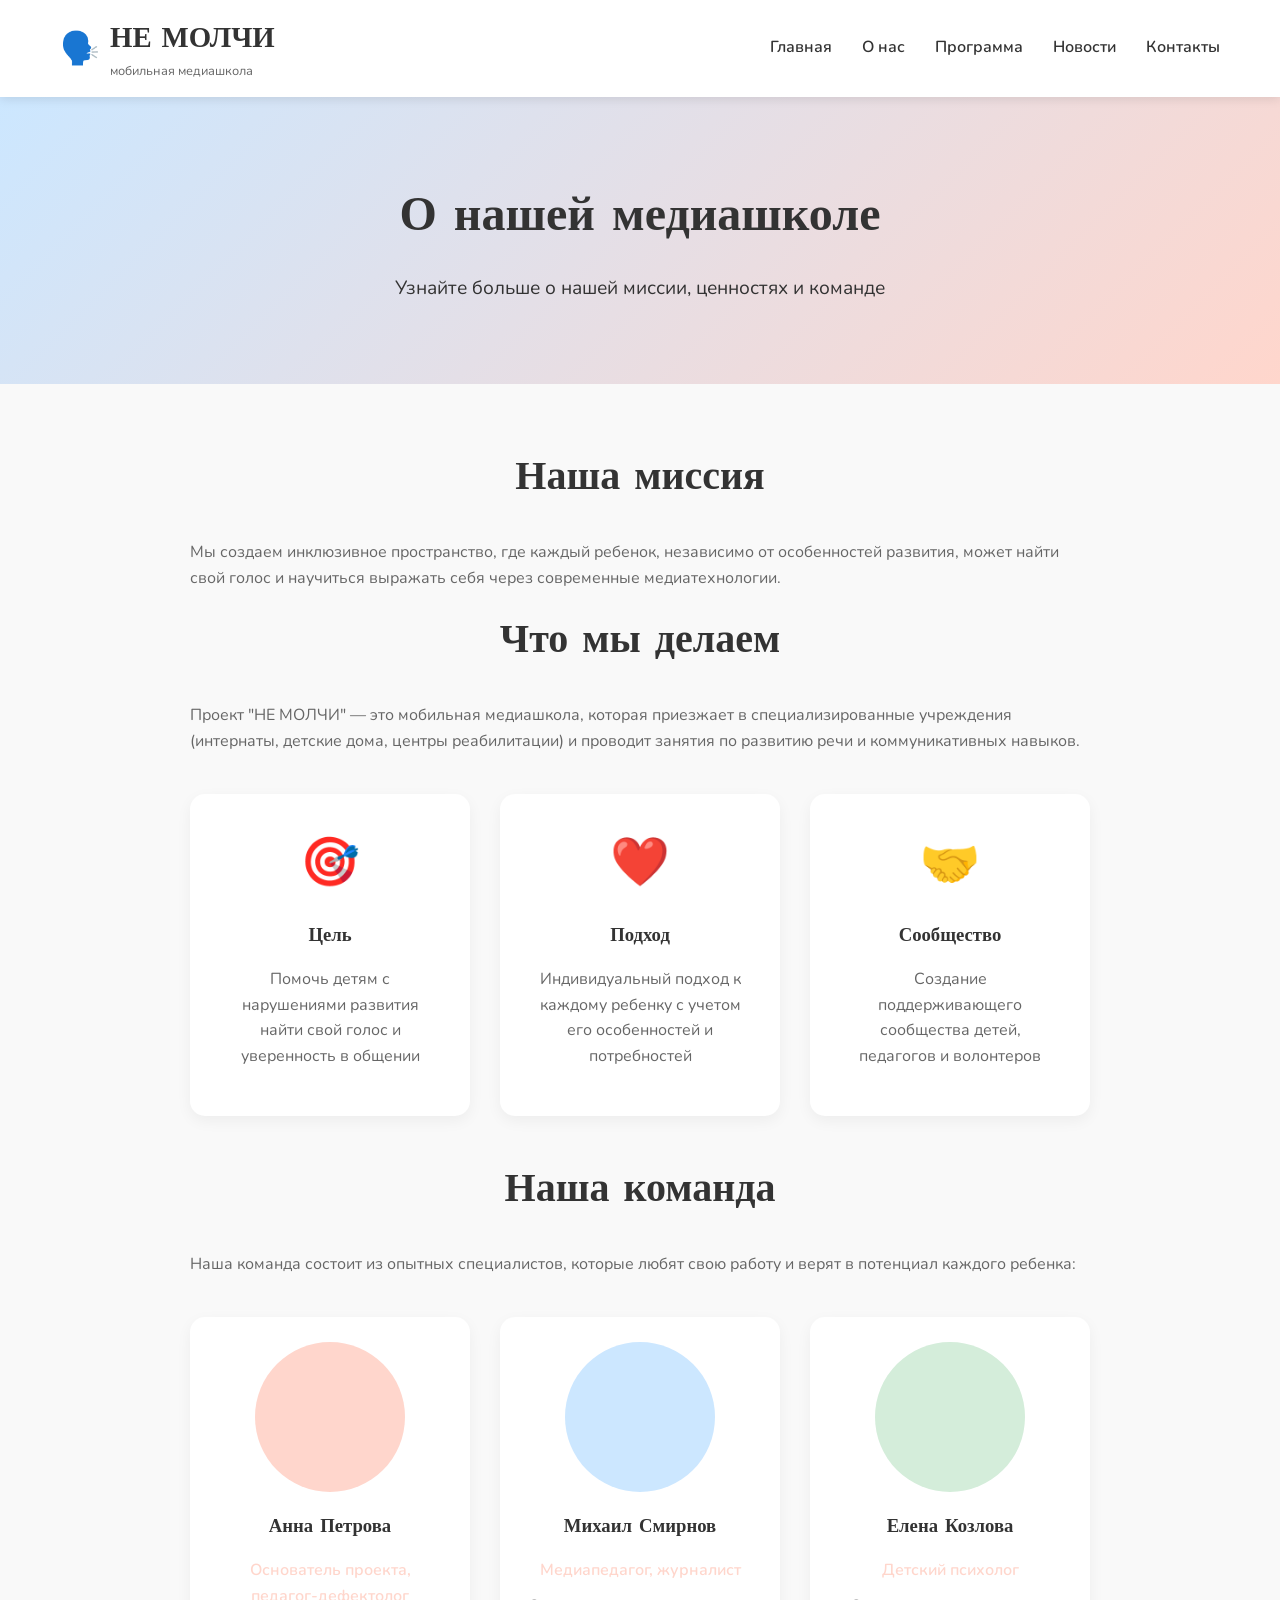
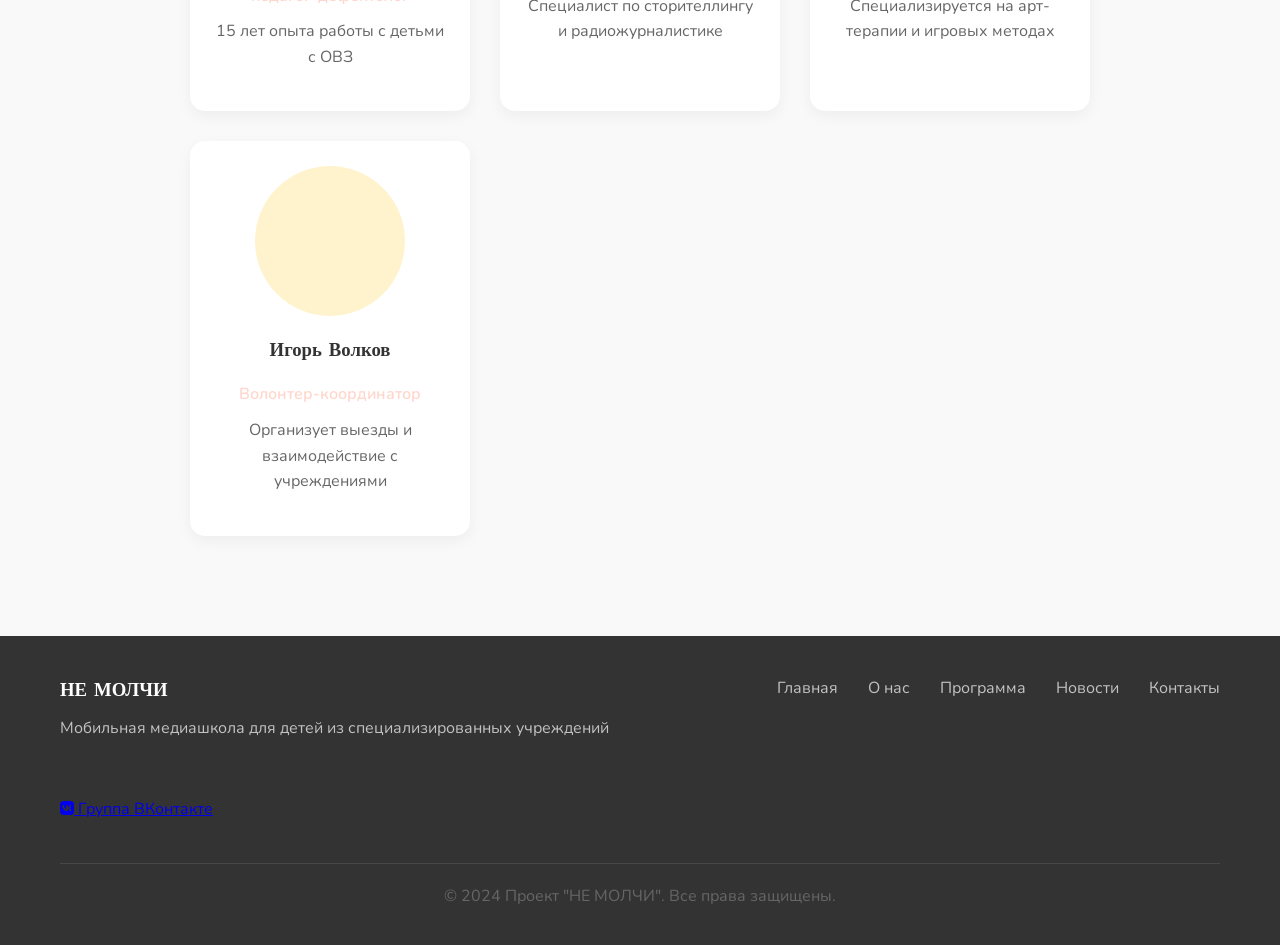
==== about.html @ dd11ab81 "first" ====
<!DOCTYPE html>
<html lang="ru">
<head>
    <meta charset="UTF-8">
    <meta name="viewport" content="width=device-width, initial-scale=1.0">
    <title>О нас - НЕ МОЛЧИ</title>
    <link rel="stylesheet" href="style.css">
    <link rel="preconnect" href="https://fonts.googleapis.com">
    <link rel="preconnect" href="https://fonts.gstatic.com" crossorigin>
    <link href="https://fonts.googleapis.com/css2?family=Comic+Neue:wght@400;700&family=Nunito:wght@400;600;700&display=swap" rel="stylesheet">
    <link rel="stylesheet" href="https://cdnjs.cloudflare.com/ajax/libs/font-awesome/6.4.0/css/all.min.css">
    <link rel="icon" type="image/x-icon" href="assets/favicon.ico">
</head>
<body>
    <header class="header">
        <div class="container">
            <div class="logo">
                <div class="logo-icon">🗣️</div>
                <div>
                    <h1>НЕ МОЛЧИ</h1>
                    <p class="logo-subtitle">мобильная медиашкола</p>
                </div>
            </div>
            <nav class="nav">
                <button class="mobile-menu-btn">
                    <i class="fas fa-bars"></i>
                </button>
                <ul class="nav-list">
                    <li><a href="index.html">Главная</a></li>
                    <li><a href="about.html" class="active">О нас</a></li>
                    <li><a href="program.html">Программа</a></li>
                    <li><a href="news.html">Новости</a></li>
                    <li><a href="contacts.html">Контакты</a></li>
                </ul>
            </nav>
        </div>
    </header>

    <main class="page-content">
        <section class="page-hero">
            <div class="container">
                <h1>О нашей медиашколе</h1>
                <p>Узнайте больше о нашей миссии, ценностях и команде</p>
            </div>
        </section>

        <section class="about-details">
            <div class="container">
                <div class="about-content">
                    <h2>Наша миссия</h2>
                    <p>Мы создаем инклюзивное пространство, где каждый ребенок, независимо от особенностей развития, может найти свой голос и научиться выражать себя через современные медиатехнологии.</p>
                    
                    <h2>Что мы делаем</h2>
                    <p>Проект "НЕ МОЛЧИ" — это мобильная медиашкола, которая приезжает в специализированные учреждения (интернаты, детские дома, центры реабилитации) и проводит занятия по развитию речи и коммуникативных навыков.</p>
                    
                    <div class="values-grid">
                        <div class="value-card">
                            <div class="value-icon">🎯</div>
                            <h3>Цель</h3>
                            <p>Помочь детям с нарушениями развития найти свой голос и уверенность в общении</p>
                        </div>
                        <div class="value-card">
                            <div class="value-icon">❤️</div>
                            <h3>Подход</h3>
                            <p>Индивидуальный подход к каждому ребенку с учетом его особенностей и потребностей</p>
                        </div>
                        <div class="value-card">
                            <div class="value-icon">🤝</div>
                            <h3>Сообщество</h3>
                            <p>Создание поддерживающего сообщества детей, педагогов и волонтеров</p>
                        </div>
                    </div>
                    
                    <h2>Наша команда</h2>
                    <p>Наша команда состоит из опытных специалистов, которые любят свою работу и верят в потенциал каждого ребенка:</p>
                    
                    <div class="team-grid">
                        <div class="team-card">
                            <div class="team-photo" style="background-color: #ffd6cc;"></div>
                            <h3>Анна Петрова</h3>
                            <p class="team-role">Основатель проекта, педагог-дефектолог</p>
                            <p>15 лет опыта работы с детьми с ОВЗ</p>
                        </div>
                        <div class="team-card">
                            <div class="team-photo" style="background-color: #cce7ff;"></div>
                            <h3>Михаил Смирнов</h3>
                            <p class="team-role">Медиапедагог, журналист</p>
                            <p>Специалист по сторителлингу и радиожурналистике</p>
                        </div>
                        <div class="team-card">
                            <div class="team-photo" style="background-color: #d4edda;"></div>
                            <h3>Елена Козлова</h3>
                            <p class="team-role">Детский психолог</p>
                            <p>Специализируется на арт-терапии и игровых методах</p>
                        </div>
                        <div class="team-card">
                            <div class="team-photo" style="background-color: #fff3cd;"></div>
                            <h3>Игорь Волков</h3>
                            <p class="team-role">Волонтер-координатор</p>
                            <p>Организует выезды и взаимодействие с учреждениями</p>
                        </div>
                    </div>
                </div>
            </div>
        </section>
    </main>

    <footer class="footer">
        <div class="container">
            <div class="footer-content">
                <div class="footer-logo">
                    <h3>НЕ МОЛЧИ</h3>
                    <p>Мобильная медиашкола для детей из специализированных учреждений</p>
                </div>
                <div class="footer-links">
                    <a href="index.html">Главная</a>
                    <a href="about.html">О нас</a>
                    <a href="program.html">Программа</a>
                    <a href="news.html">Новости</a>
                    <a href="contacts.html">Контакты</a>
                </div>
                <div class="footer-social">
                    <a href="https://vk.com/club235171057" target="_blank" class="social-link">
                        <i class="fab fa-vk"></i> Группа ВКонтакте
                    </a>
                </div>
            </div>
            <div class="footer-copyright">
                <p>© 2024 Проект "НЕ МОЛЧИ". Все права защищены.</p>
            </div>
        </div>
    </footer>

    <script src="main.js"></script>
</body>
</html>
---- style.css ----
/* Базовые стили */
* {
    margin: 0;
    padding: 0;
    box-sizing: border-box;
}

:root {
    --peach: #FFD6CC;
    --light-blue: #CCE7FF;
    --light-green: #D4EDDA;
    --soft-yellow: #FFF3CD;
    --text-dark: #333333;
    --text-light: #666666;
    --white: #FFFFFF;
}

body {
    font-family: 'Nunito', sans-serif;
    color: var(--text-dark);
    line-height: 1.6;
    background-color: #f9f9f9;
}

.container {
    max-width: 1200px;
    margin: 0 auto;
    padding: 0 20px;
}

h1, h2, h3 {
    font-family: 'Comic Neue', cursive;
    font-weight: 700;
    margin-bottom: 1rem;
}

h2 {
    font-size: 2.5rem;
    text-align: center;
    margin-bottom: 2rem;
    color: var(--text-dark);
}

p {
    margin-bottom: 1rem;
    color: var(--text-light);
}

.btn {
    display: inline-block;
    padding: 12px 30px;
    background-color: var(--peach);
    color: var(--text-dark);
    text-decoration: none;
    border-radius: 30px;
    font-weight: 600;
    border: none;
    cursor: pointer;
    transition: transform 0.3s, box-shadow 0.3s;
    font-family: 'Nunito', sans-serif;
}

.btn:hover {
    transform: translateY(-2px);
    box-shadow: 0 4px 12px rgba(0,0,0,0.1);
}

.vk-btn {
    background-color: #4C75A3;
    color: white;
}

/* Шапка */
.header {
    background-color: var(--white);
    box-shadow: 0 2px 10px rgba(0,0,0,0.1);
    position: sticky;
    top: 0;
    z-index: 1000;
}

.header .container {
    display: flex;
    justify-content: space-between;
    align-items: center;
    padding: 15px 20px;
}

.logo {
    display: flex;
    align-items: center;
    gap: 10px;
}

.logo-icon {
    font-size: 2rem;
}

.logo h1 {
    margin: 0;
    font-size: 1.8rem;
    color: var(--text-dark);
}

.logo-subtitle {
    font-size: 0.8rem;
    color: var(--text-light);
    margin: 0;
}

.nav-list {
    display: flex;
    list-style: none;
    gap: 30px;
}

.nav-list a {
    text-decoration: none;
    color: var(--text-dark);
    font-weight: 600;
    transition: color 0.3s;
}

.nav-list a:hover {
    color: var(--peach);
}

.mobile-menu-btn {
    display: none;
    background: none;
    border: none;
    font-size: 1.5rem;
    cursor: pointer;
    color: var(--text-dark);
}

/* Герой */
.hero {
    padding: 80px 0;
    background: linear-gradient(135deg, var(--light-blue) 0%, var(--peach) 100%);
}

.hero .container {
    display: flex;
    align-items: center;
    justify-content: space-between;
    gap: 40px;
}

.hero-content {
    flex: 1;
}

.hero-title {
    font-size: 3rem;
    margin-bottom: 20px;
    color: var(--text-dark);
}

.hero-subtitle {
    font-size: 1.2rem;
    margin-bottom: 30px;
    color: var(--text-dark);
}

.hero-image {
    flex: 1;
    display: flex;
    justify-content: center;
}

.circle-img {
    width: 300px;
    height: 300px;
    border-radius: 50%;
    background: linear-gradient(45deg, var(--soft-yellow), var(--light-green));
    position: relative;
    overflow: hidden;
}

.circle-img::before {
    content: "🎤📚💬";
    position: absolute;
    top: 50%;
    left: 50%;
    transform: translate(-50%, -50%);
    font-size: 4rem;
}

/* Секции */
section {
    padding: 60px 0;
}

.about-short {
    background-color: var(--white);
    text-align: center;
}

.about-short p {
    max-width: 800px;
    margin: 0 auto;
    font-size: 1.1rem;
}

/* Форматы занятий */
.formats {
    background-color: #f0f8ff;
}

.formats-grid {
    display: grid;
    grid-template-columns: repeat(auto-fit, minmax(250px, 1fr));
    gap: 30px;
    margin-top: 40px;
}

.format-card {
    background-color: var(--white);
    padding: 30px;
    border-radius: 15px;
    text-align: center;
    box-shadow: 0 5px 15px rgba(0,0,0,0.05);
    transition: transform 0.3s;
}

.format-card:hover {
    transform: translateY(-10px);
}

.format-icon {
    font-size: 3rem;
    margin-bottom: 20px;
}

.format-card h3 {
    margin-bottom: 15px;
    color: var(--text-dark);
}

/* Отзывы */
.reviews-carousel {
    display: flex;
    gap: 30px;
    overflow-x: auto;
    padding: 20px 0;
    scrollbar-width: thin;
}

.review-card {
    min-width: 300px;
    background-color: var(--white);
    border-radius: 15px;
    overflow: hidden;
    box-shadow: 0 5px 15px rgba(0,0,0,0.05);
}

.review-image {
    height: 150px;
    background-color: var(--peach);
}

.review-content {
    padding: 20px;
}

.review-content p {
    font-style: italic;
    margin-bottom: 15px;
}

.review-author {
    font-weight: 600;
    color: var(--text-dark);
}

/* Новости */
.news-grid {
    display: grid;
    grid-template-columns: repeat(auto-fit, minmax(300px, 1fr));
    gap: 30px;
    margin: 40px 0;
}

.news-card {
    background-color: var(--white);
    border-radius: 15px;
    overflow: hidden;
    box-shadow: 0 5px 15px rgba(0,0,0,0.05);
}

.news-image {
    height: 200px;
    background-color: var(--light-blue);
    display: flex;
    align-items: center;
    justify-content: center;
}

.news-image i {
    font-size: 4rem;
    color: rgba(0,0,0,0.2);
}

.news-content {
    padding: 20px;
}

.news-date {
    font-size: 0.9rem;
    color: var(--text-light);
    margin-bottom: 10px;
}

.vk-link {
    text-align: center;
    margin-top: 40px;
}

.loading {
    text-align: center;
    padding: 40px;
    grid-column: 1 / -1;
}

/* Контакты */
.contacts-grid {
    display: grid;
    grid-template-columns: repeat(auto-fit, minmax(300px, 1fr));
    gap: 50px;
    margin-top: 40px;
}

.contact-item {
    display: flex;
    align-items: center;
    gap: 15px;
    margin-bottom: 20px;
}

.contact-item i {
    font-size: 1.2rem;
    color: var(--peach);
    width: 30px;
}

.social-links {
    display: flex;
    gap: 20px;
    margin-top: 30px;
}

.social-links a {
    display: inline-flex;
    align-items: center;
    justify-content: center;
    width: 50px;
    height: 50px;
    background-color: var(--light-blue);
    border-radius: 50%;
    color: var(--text-dark);
    font-size: 1.5rem;
    text-decoration: none;
    transition: transform 0.3s;
}

.social-links a:hover {
    transform: translateY(-5px);
}

.subscribe-form {
    display: flex;
    gap: 10px;
    margin-top: 20px;
}

.subscribe-form input {
    flex: 1;
    padding: 12px 20px;
    border: 2px solid var(--light-blue);
    border-radius: 30px;
    font-family: 'Nunito', sans-serif;
    font-size: 1rem;
}

.subscribe-note {
    font-size: 0.9rem;
    margin-top: 10px;
    color: var(--text-light);
}

/* Футер */
.footer {
    background-color: var(--text-dark);
    color: var(--white);
    padding: 40px 0 20px;
}

.footer-content {
    display: flex;
    justify-content: space-between;
    align-items: flex-start;
    flex-wrap: wrap;
    gap: 40px;
    margin-bottom: 40px;
}

.footer-logo h3 {
    color: var(--white);
    margin-bottom: 10px;
}

.footer-logo p {
    color: rgba(255,255,255,0.7);
}

.footer-links {
    display: flex;
    gap: 30px;
    flex-wrap: wrap;
}

.footer-links a {
    color: rgba(255,255,255,0.7);
    text-decoration: none;
    transition: color 0.3s;
}

.footer-links a:hover {
    color: var(--white);
}

.footer-copyright {
    text-align: center;
    padding-top: 20px;
    border-top: 1px solid rgba(255,255,255,0.1);
    color: rgba(255,255,255,0.5);
}

/* Адаптивность */
@media (max-width: 768px) {
    .hero .container {
        flex-direction: column;
        text-align: center;
    }
    
    .hero-title {
        font-size: 2.2rem;
    }
    
    .circle-img {
        width: 250px;
        height: 250px;
    }
    
    .nav-list {
        display: none;
        position: absolute;
        top: 100%;
        left: 0;
        right: 0;
        background-color: var(--white);
        flex-direction: column;
        padding: 20px;
        box-shadow: 0 5px 15px rgba(0,0,0,0.1);
    }
    
    .nav-list.active {
        display: flex;
    }
    
    .mobile-menu-btn {
        display: block;
    }
    
    .subscribe-form {
        flex-direction: column;
    }
    
    .footer-content {
        flex-direction: column;
        text-align: center;
    }
    
    .footer-links {
        justify-content: center;
    }
}

@media (max-width: 480px) {
    h2 {
        font-size: 2rem;
    }
    
    .hero-title {
        font-size: 1.8rem;
    }
    
    .formats-grid {
        grid-template-columns: 1fr;
    }
}

/* Добавляем к предыдущим стилям */

/* Стили для внутренних страниц */
.page-hero {
    background: linear-gradient(135deg, var(--light-blue) 0%, var(--peach) 100%);
    padding: 80px 0;
    text-align: center;
}

.page-hero h1 {
    font-size: 3rem;
    color: var(--text-dark);
    margin-bottom: 20px;
}

.page-hero p {
    font-size: 1.2rem;
    color: var(--text-dark);
    max-width: 600px;
    margin: 0 auto;
}

.page-content {
    min-height: 60vh;
}

/* Стили для страницы "О нас" */
.about-details, .program-details, .contacts-full, .all-news {
    padding: 60px 0;
}

.about-content, .program-content {
    max-width: 900px;
    margin: 0 auto;
}

.values-grid {
    display: grid;
    grid-template-columns: repeat(auto-fit, minmax(250px, 1fr));
    gap: 30px;
    margin: 40px 0;
}

.value-card {
    background-color: var(--white);
    padding: 30px;
    border-radius: 15px;
    text-align: center;
    box-shadow: 0 5px 15px rgba(0,0,0,0.05);
}

.value-icon {
    font-size: 3rem;
    margin-bottom: 20px;
}

.team-grid {
    display: grid;
    grid-template-columns: repeat(auto-fit, minmax(250px, 1fr));
    gap: 30px;
    margin: 40px 0;
}

.team-card {
    background-color: var(--white);
    padding: 25px;
    border-radius: 15px;
    text-align: center;
    box-shadow: 0 5px 15px rgba(0,0,0,0.05);
}

.team-photo {
    width: 150px;
    height: 150px;
    border-radius: 50%;
    margin: 0 auto 20px;
}

.team-role {
    color: var(--peach);
    font-weight: 600;
    margin: 10px 0;
}

/* Стили для страницы "Программа" */
.methods-list {
    margin: 40px 0;
}

.method-item {
    margin-bottom: 30px;
    padding-left: 50px;
    position: relative;
}

.method-number {
    position: absolute;
    left: 0;
    top: 0;
    width: 40px;
    height: 40px;
    background-color: var(--peach);
    border-radius: 50%;
    display: flex;
    align-items: center;
    justify-content: center;
    font-weight: bold;
    color: var(--text-dark);
}

.schedule {
    margin: 40px 0;
}

.schedule-item {
    display: flex;
    margin-bottom: 20px;
    background-color: var(--white);
    border-radius: 15px;
    overflow: hidden;
    box-shadow: 0 3px 10px rgba(0,0,0,0.05);
}

.schedule-day {
    background-color: var(--light-blue);
    padding: 20px;
    min-width: 150px;
    display: flex;
    align-items: center;
    justify-content: center;
    font-weight: bold;
    font-size: 1.2rem;
}

.schedule-content {
    padding: 20px;
    flex: 1;
}

.stages {
    display: grid;
    grid-template-columns: repeat(auto-fit, minmax(200px, 1fr));
    gap: 30px;
    margin: 40px 0;
}

.stage {
    text-align: center;
    position: relative;
    padding-top: 60px;
}

.stage-number {
    position: absolute;
    top: 0;
    left: 50%;
    transform: translateX(-50%);
    width: 50px;
    height: 50px;
    background-color: var(--light-green);
    border-radius: 50%;
    display: flex;
    align-items: center;
    justify-content: center;
    font-size: 1.5rem;
    font-weight: bold;
    color: var(--text-dark);
}

/* Стили для страницы "Новости" */
.news-controls {
    display: flex;
    justify-content: space-between;
    align-items: center;
    margin-bottom: 30px;
    flex-wrap: wrap;
    gap: 20px;
}

.news-count {
    font-weight: 600;
    color: var(--text-dark);
}

.news-grid-full {
    display: grid;
    grid-template-columns: repeat(auto-fill, minmax(350px, 1fr));
    gap: 30px;
}

.news-card-full {
    background-color: var(--white);
    border-radius: 15px;
    overflow: hidden;
    box-shadow: 0 5px 15px rgba(0,0,0,0.05);
    transition: transform 0.3s;
}

.news-card-full:hover {
    transform: translateY(-5px);
}

.news-image-full {
    height: 200px;
    background-color: var(--light-blue);
    overflow: hidden;
}

.news-image-full img {
    width: 100%;
    height: 100%;
    object-fit: cover;
}

.news-content-full {
    padding: 25px;
}

.news-date-full {
    color: var(--text-light);
    font-size: 0.9rem;
    margin-bottom: 10px;
    display: flex;
    align-items: center;
    gap: 10px;
}

.news-content-full h3 {
    margin: 15px 0;
    font-size: 1.3rem;
}

.vk-direct-link {
    text-align: center;
    margin: 50px 0;
    padding: 30px;
    background-color: var(--white);
    border-radius: 15px;
}

.vk-note {
    margin-top: 15px;
    font-size: 0.9rem;
}

.photo-gallery {
    margin-top: 60px;
}

.gallery-grid {
    display: grid;
    grid-template-columns: repeat(auto-fit, minmax(250px, 1fr));
    gap: 20px;
    margin-top: 30px;
}

.gallery-item {
    height: 200px;
    border-radius: 15px;
    display: flex;
    align-items: flex-end;
    padding: 20px;
    color: white;
    font-weight: 600;
    position: relative;
    overflow: hidden;
}

.gallery-item::before {
    content: '';
    position: absolute;
    bottom: 0;
    left: 0;
    right: 0;
    height: 50%;
    background: linear-gradient(to top, rgba(0,0,0,0.7), transparent);
}

.gallery-label {
    position: relative;
    z-index: 1;
}

/* Стили для страницы "Контакты" */
.contacts-grid-full {
    display: grid;
    grid-template-columns: repeat(auto-fit, minmax(350px, 1fr));
    gap: 50px;
    margin-bottom: 60px;
}

.contact-form-section, .contact-info-section {
    background-color: var(--white);
    padding: 40px;
    border-radius: 15px;
    box-shadow: 0 5px 15px rgba(0,0,0,0.05);
}

.contact-form {
    margin-top: 30px;
}

.form-group {
    margin-bottom: 25px;
}

.form-group label {
    display: block;
    margin-bottom: 8px;
    font-weight: 600;
    color: var(--text-dark);
}

.form-group input,
.form-group textarea {
    width: 100%;
    padding: 12px 20px;
    border: 2px solid var(--light-blue);
    border-radius: 10px;
    font-family: 'Nunito', sans-serif;
    font-size: 1rem;
    transition: border-color 0.3s;
}

.form-group input:focus,
.form-group textarea:focus {
    outline: none;
    border-color: var(--peach);
}

.form-group textarea {
    resize: vertical;
}

.form-group label input[type="checkbox"] {
    width: auto;
    margin-right: 10px;
}

.contact-details {
    margin: 30px 0;
}

.contact-item-large {
    display: flex;
    align-items: flex-start;
    gap: 20px;
    margin-bottom: 30px;
    padding-bottom: 30px;
    border-bottom: 1px solid #eee;
}

.contact-item-large:last-child {
    border-bottom: none;
    margin-bottom: 0;
    padding-bottom: 0;
}

.contact-item-large i {
    font-size: 1.5rem;
    color: var(--peach);
    margin-top: 5px;
}

.contact-note {
    font-size: 0.9rem;
    color: var(--text-light);
    margin-top: 5px;
}

.institutions-list {
    list-style: none;
    margin: 20px 0 30px;
}

.institutions-list li {
    padding: 10px 0;
    border-bottom: 1px solid #f0f0f0;
    position: relative;
    padding-left: 25px;
}

.institutions-list li::before {
    content: '✓';
    position: absolute;
    left: 0;
    color: var(--light-green);
    font-weight: bold;
}

.social-links-large {
    display: flex;
    flex-wrap: wrap;
    gap: 15px;
    margin-top: 20px;
}

.social-btn {
    display: inline-flex;
    align-items: center;
    gap: 10px;
    padding: 12px 25px;
    border-radius: 30px;
    text-decoration: none;
    font-weight: 600;
    color: white;
    transition: transform 0.3s;
}

.social-btn:hover {
    transform: translateY(-3px);
    color: white;
}

.social-btn.vk {
    background-color: #4C75A3;
}

.social-btn.tg {
    background-color: #2AABEE;
}

.social-btn.yt {
    background-color: #FF0000;
}

.map-section {
    margin-top: 60px;
}

.map-placeholder {
    height: 400px;
    background: linear-gradient(135deg, var(--light-blue) 0%, #e6f2ff 100%);
    border-radius: 15px;
    margin-top: 30px;
    position: relative;
    overflow: hidden;
}

.map-content {
    position: relative;
    width: 100%;
    height: 100%;
}

.map-point {
    position: absolute;
    transform: translate(-50%, -50%);
}

.map-marker {
    font-size: 2rem;
    cursor: pointer;
    animation: bounce 2s infinite;
}

.map-tooltip {
    position: absolute;
    bottom: 100%;
    left: 50%;
    transform: translateX(-50%);
    background-color: var(--white);
    padding: 8px 15px;
    border-radius: 8px;
    box-shadow: 0 3px 10px rgba(0,0,0,0.1);
    white-space: nowrap;
    opacity: 0;
    transition: opacity 0.3s;
    pointer-events: none;
}

.map-marker:hover + .map-tooltip {
    opacity: 1;
}

.map-note {
    text-align: center;
    margin-top: 20px;
    color: var(--text-light);
}

@keyframes bounce {
    0%, 100% { transform: translateY(0); }
    50% { transform: translateY(-10px); }
}

/* Дополнительные классы */
.btn-secondary {
    background-color: var(--light-blue);
    margin-top: 20px;
}

.loading {
    text-align: center;
    padding: 40px;
    grid-column: 1 / -1;
    color: var(--text-light);
}

/* Адаптивность */
@media (max-width: 768px) {
    .page-hero h1 {
        font-size: 2.2rem;
    }
    
    .contacts-grid-full {
        grid-template-columns: 1fr;
    }
    
    .contact-form-section, .contact-info-section {
        padding: 25px;
    }
    
    .news-grid-full {
        grid-template-columns: 1fr;
    }
    
    .schedule-item {
        flex-direction: column;
    }
    
    .schedule-day {
        min-width: 100%;
        padding: 15px;
    }
    
    .social-links-large {
        flex-direction: column;
    }
    
    .social-btn {
        justify-content: center;
    }
}

@media (max-width: 480px) {
    .page-hero h1 {
        font-size: 1.8rem;
    }
    
    .page-hero p {
        font-size: 1rem;
    }
    
    .values-grid, .team-grid {
        grid-template-columns: 1fr;
    }
}
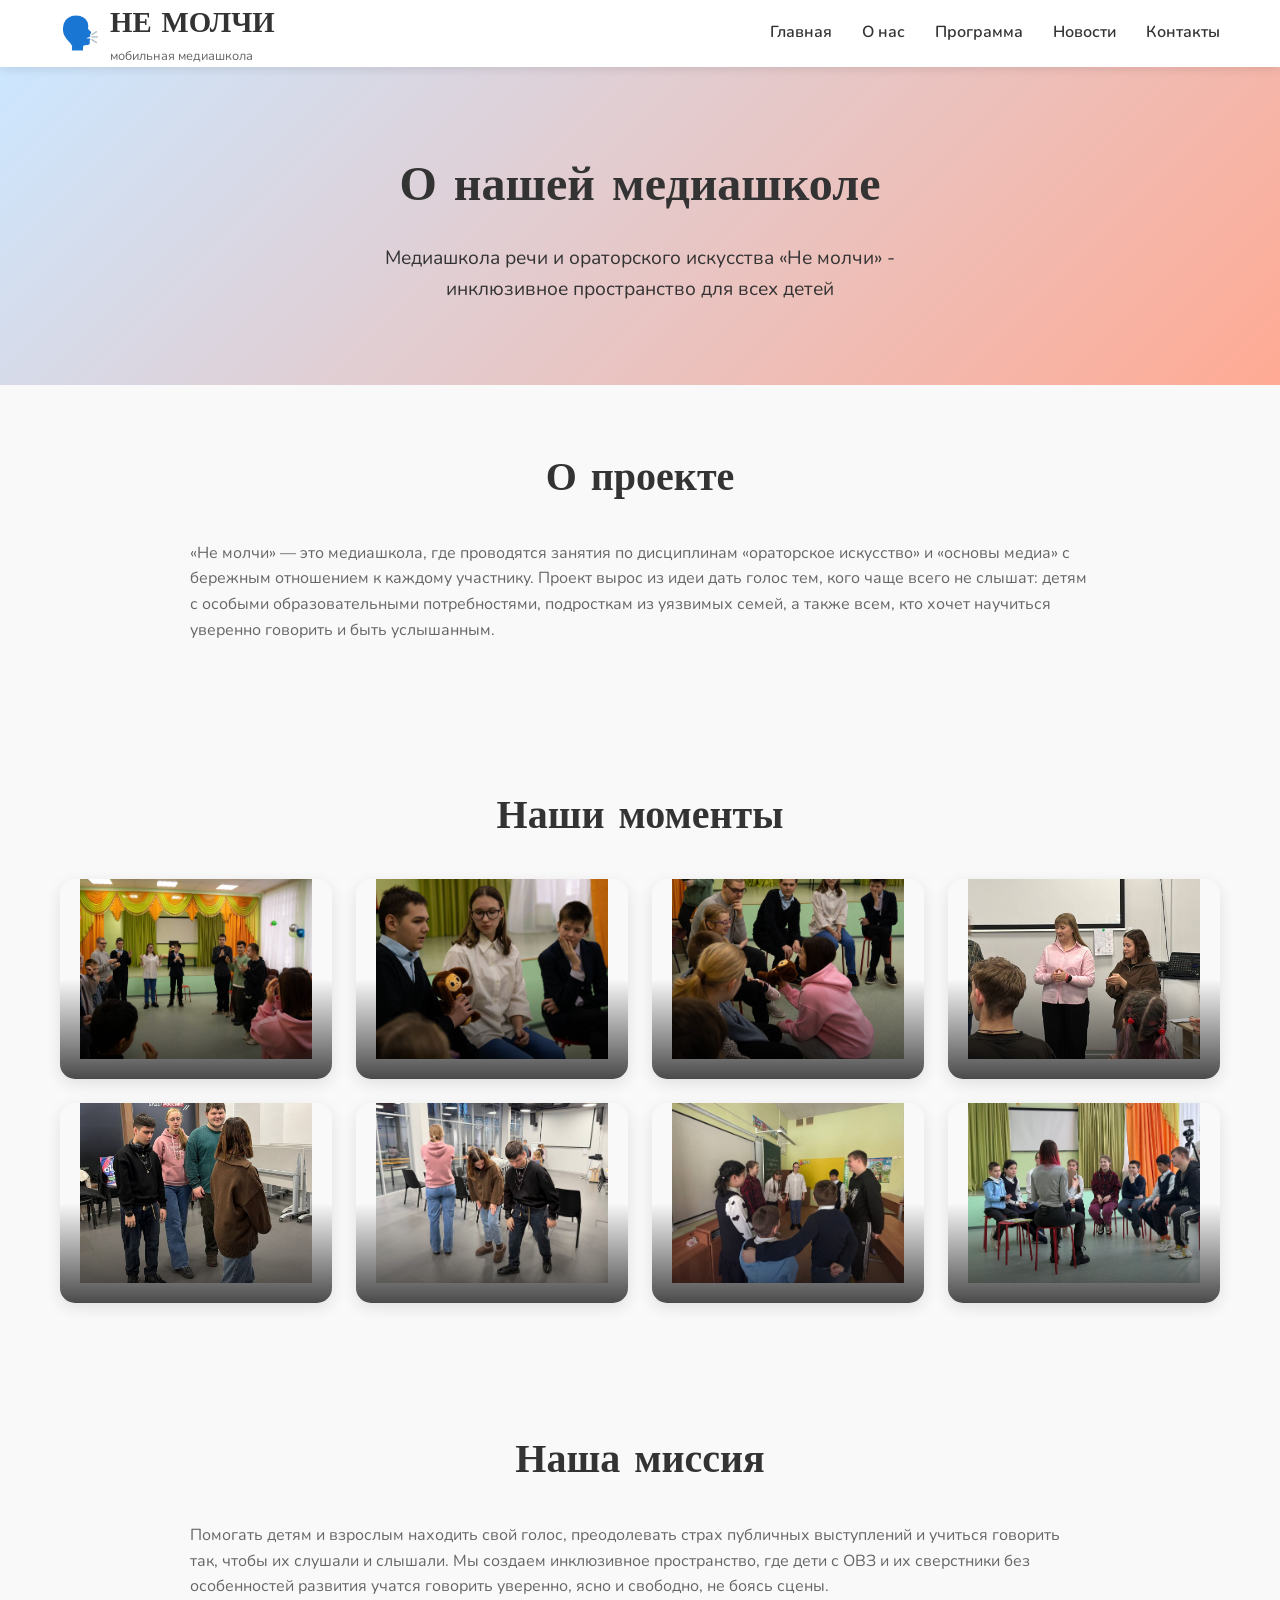
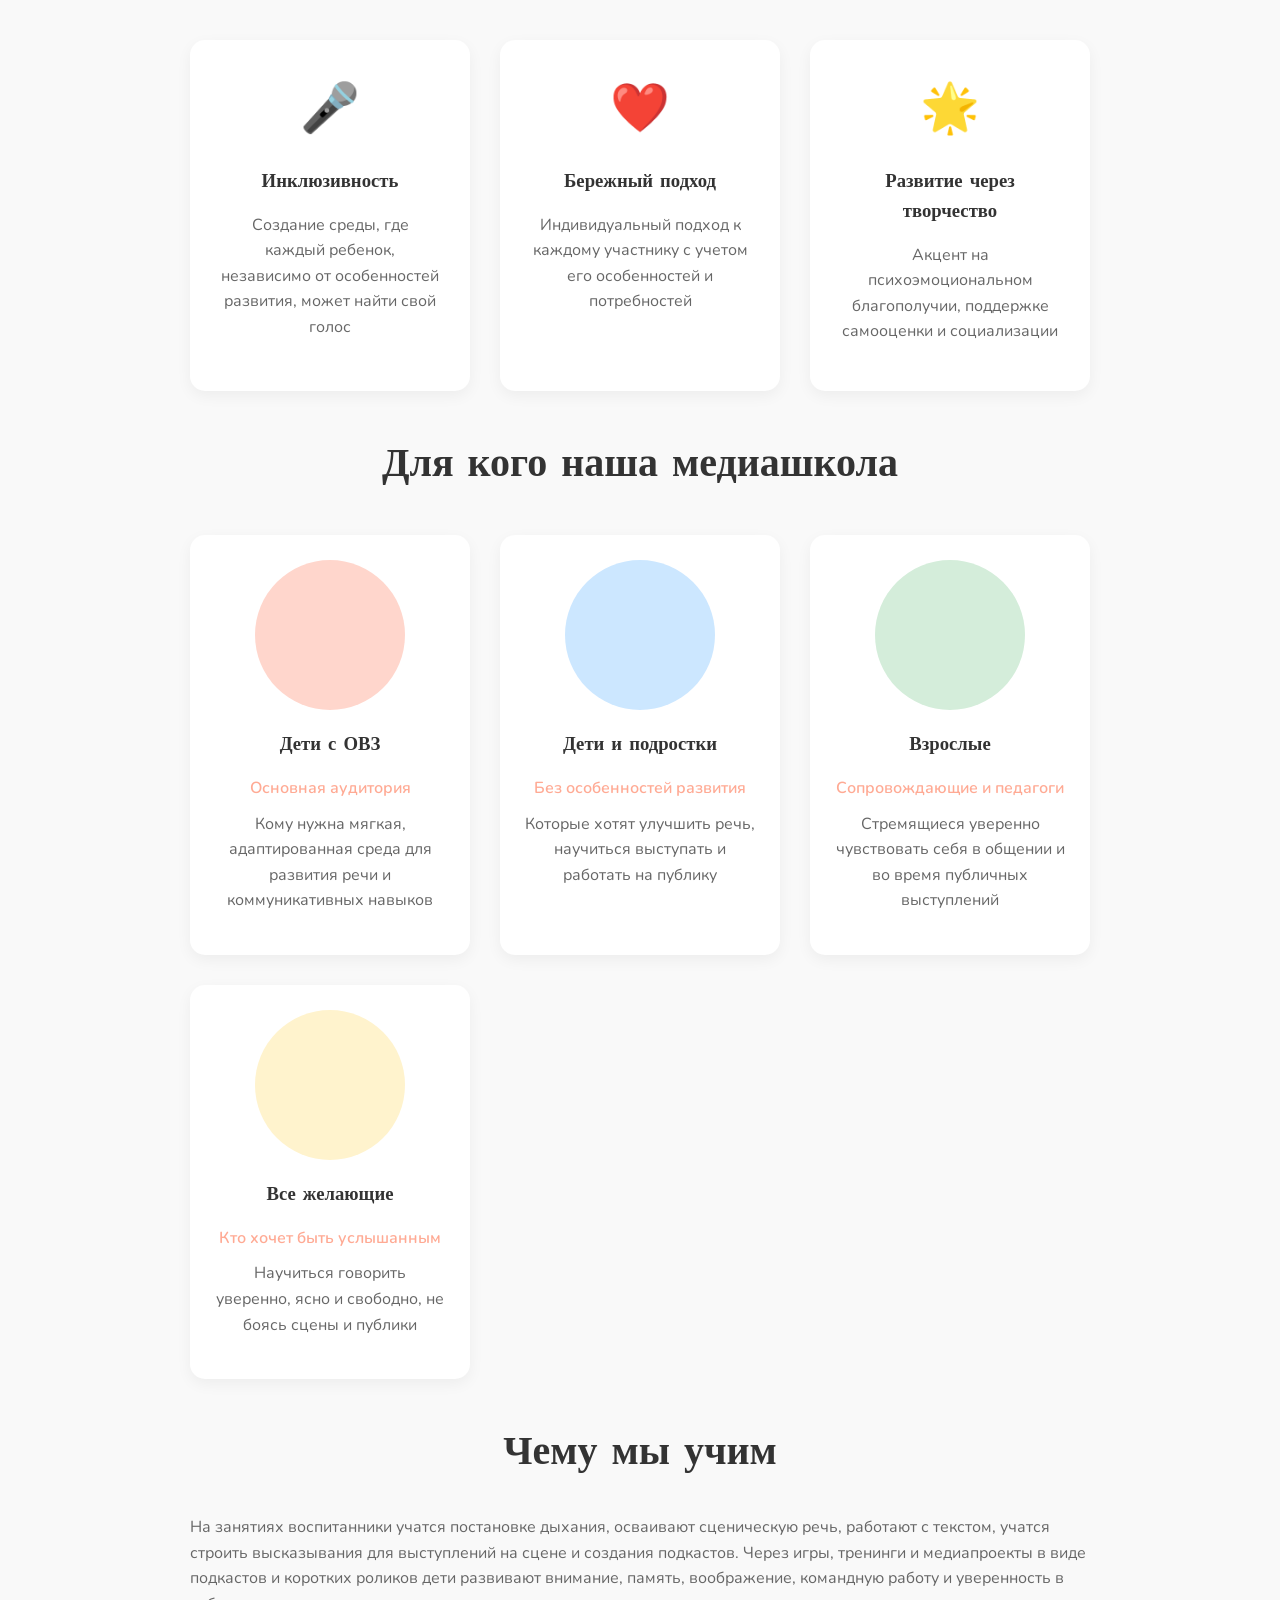
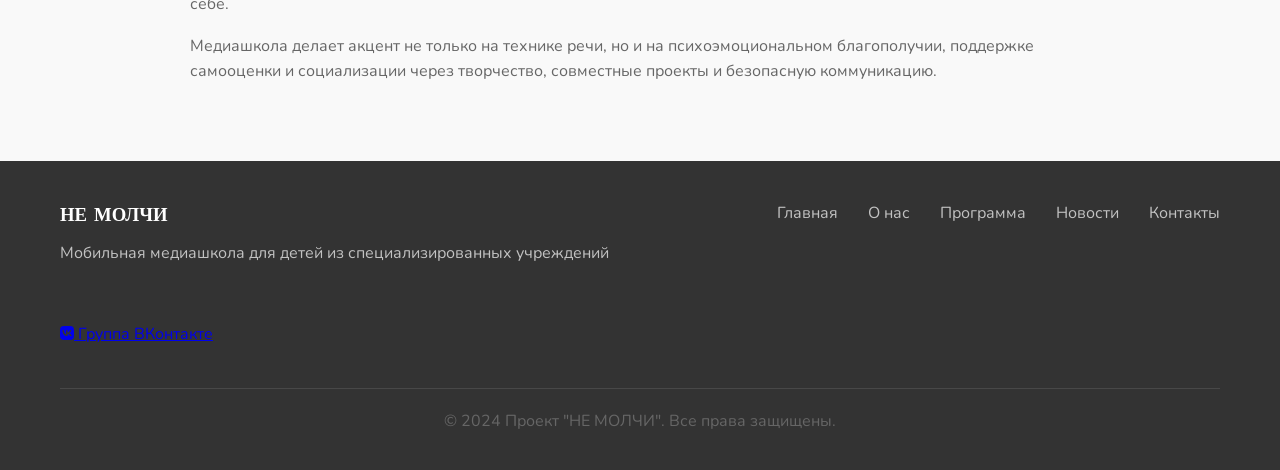
==== commit c7317752: "first" ====
--- a/about.html
+++ b/about.html
@@ -10,6 +10,34 @@
     <link href="https://fonts.googleapis.com/css2?family=Comic+Neue:wght@400;700&family=Nunito:wght@400;600;700&display=swap" rel="stylesheet">
     <link rel="stylesheet" href="https://cdnjs.cloudflare.com/ajax/libs/font-awesome/6.4.0/css/all.min.css">
     <link rel="icon" type="image/x-icon" href="assets/favicon.ico">
+    <style>
+        /* Стили для галереи (дополнительно к основным) */
+        .gallery-section {
+            padding: 4rem 0;
+            background-color: #f9f9f9;
+        }
+        .gallery-grid {
+            display: grid;
+            grid-template-columns: repeat(auto-fit, minmax(200px, 1fr));
+            gap: 1.5rem;
+            margin-top: 2rem;
+        }
+        .gallery-item {
+            border-radius: 15px;
+            overflow: hidden;
+            box-shadow: 0 5px 15px rgba(0,0,0,0.1);
+            transition: transform 0.3s ease;
+        }
+        .gallery-item:hover {
+            transform: scale(1.02);
+        }
+        .gallery-item img {
+            width: 100%;
+            height: 200px;
+            object-fit: cover;
+            display: block;
+        }
+    </style>
 </head>
 <body>
     <header class="header">
@@ -40,66 +68,94 @@
         <section class="page-hero">
             <div class="container">
                 <h1>О нашей медиашколе</h1>
-                <p>Узнайте больше о нашей миссии, ценностях и команде</p>
+                <p>Медиашкола речи и ораторского искусства «Не молчи» - инклюзивное пространство для всех детей</p>
             </div>
         </section>
 
         <section class="about-details">
             <div class="container">
                 <div class="about-content">
+                    <h2>О проекте</h2>
+                    <p>«Не молчи» — это медиашкола, где проводятся занятия по дисциплинам «ораторское искусство» и «основы медиа» с бережным отношением к каждому участнику. Проект вырос из идеи дать голос тем, кого чаще всего не слышат: детям с особыми образовательными потребностями, подросткам из уязвимых семей, а также всем, кто хочет научиться уверенно говорить и быть услышанным.</p>
+                </div>
+            </div>
+        </section>
+
+        <!-- Новая секция с фотогалереей (все 8 изображений) -->
+        <section class="gallery-section" id="gallery">
+            <div class="container">
+                <h2>Наши моменты</h2>
+                <div class="gallery-grid">
+                    <div class="gallery-item"><img src="assets/image/1.jpg" alt="Занятие в медиашколе"></div>
+                    <div class="gallery-item"><img src="assets/image/2.jpg" alt="Ребята записывают подкаст"></div>
+                    <div class="gallery-item"><img src="assets/image/3.jpg" alt="Игра на занятии"></div>
+                    <div class="gallery-item"><img src="assets/image/4.jpg" alt="Выступление"></div>
+                    <div class="gallery-item"><img src="assets/image/5.jpg" alt="Творческая мастерская"></div>
+                    <div class="gallery-item"><img src="assets/image/6.jpg" alt="Дружная команда"></div>
+                    <div class="gallery-item"><img src="assets/image/7.jpg" alt="Работа с микрофоном"></div>
+                    <div class="gallery-item"><img src="assets/image/8.jpg" alt="Радость творчества"></div>
+                </div>
+            </div>
+        </section>
+
+        <!-- Продолжение основного контента -->
+        <section class="about-details">
+            <div class="container">
+                <div class="about-content">
                     <h2>Наша миссия</h2>
-                    <p>Мы создаем инклюзивное пространство, где каждый ребенок, независимо от особенностей развития, может найти свой голос и научиться выражать себя через современные медиатехнологии.</p>
-                    
-                    <h2>Что мы делаем</h2>
-                    <p>Проект "НЕ МОЛЧИ" — это мобильная медиашкола, которая приезжает в специализированные учреждения (интернаты, детские дома, центры реабилитации) и проводит занятия по развитию речи и коммуникативных навыков.</p>
+                    <p>Помогать детям и взрослым находить свой голос, преодолевать страх публичных выступлений и учиться говорить так, чтобы их слушали и слышали. Мы создаем инклюзивное пространство, где дети с ОВЗ и их сверстники без особенностей развития учатся говорить уверенно, ясно и свободно, не боясь сцены.</p>
                     
                     <div class="values-grid">
                         <div class="value-card">
-                            <div class="value-icon">🎯</div>
-                            <h3>Цель</h3>
-                            <p>Помочь детям с нарушениями развития найти свой голос и уверенность в общении</p>
+                            <div class="value-icon">🎤</div>
+                            <h3>Инклюзивность</h3>
+                            <p>Создание среды, где каждый ребенок, независимо от особенностей развития, может найти свой голос</p>
                         </div>
                         <div class="value-card">
                             <div class="value-icon">❤️</div>
-                            <h3>Подход</h3>
-                            <p>Индивидуальный подход к каждому ребенку с учетом его особенностей и потребностей</p>
+                            <h3>Бережный подход</h3>
+                            <p>Индивидуальный подход к каждому участнику с учетом его особенностей и потребностей</p>
                         </div>
                         <div class="value-card">
-                            <div class="value-icon">🤝</div>
-                            <h3>Сообщество</h3>
-                            <p>Создание поддерживающего сообщества детей, педагогов и волонтеров</p>
+                            <div class="value-icon">🌟</div>
+                            <h3>Развитие через творчество</h3>
+                            <p>Акцент на психоэмоциональном благополучии, поддержке самооценки и социализации</p>
                         </div>
                     </div>
                     
-                    <h2>Наша команда</h2>
-                    <p>Наша команда состоит из опытных специалистов, которые любят свою работу и верят в потенциал каждого ребенка:</p>
+                    <h2>Для кого наша медиашкола</h2>
                     
                     <div class="team-grid">
                         <div class="team-card">
                             <div class="team-photo" style="background-color: #ffd6cc;"></div>
-                            <h3>Анна Петрова</h3>
-                            <p class="team-role">Основатель проекта, педагог-дефектолог</p>
-                            <p>15 лет опыта работы с детьми с ОВЗ</p>
+                            <h3>Дети с ОВЗ</h3>
+                            <p class="team-role">Основная аудитория</p>
+                            <p>Кому нужна мягкая, адаптированная среда для развития речи и коммуникативных навыков</p>
                         </div>
                         <div class="team-card">
                             <div class="team-photo" style="background-color: #cce7ff;"></div>
-                            <h3>Михаил Смирнов</h3>
-                            <p class="team-role">Медиапедагог, журналист</p>
-                            <p>Специалист по сторителлингу и радиожурналистике</p>
+                            <h3>Дети и подростки</h3>
+                            <p class="team-role">Без особенностей развития</p>
+                            <p>Которые хотят улучшить речь, научиться выступать и работать на публику</p>
                         </div>
                         <div class="team-card">
                             <div class="team-photo" style="background-color: #d4edda;"></div>
-                            <h3>Елена Козлова</h3>
-                            <p class="team-role">Детский психолог</p>
-                            <p>Специализируется на арт-терапии и игровых методах</p>
+                            <h3>Взрослые</h3>
+                            <p class="team-role">Сопровождающие и педагоги</p>
+                            <p>Стремящиеся уверенно чувствовать себя в общении и во время публичных выступлений</p>
                         </div>
                         <div class="team-card">
                             <div class="team-photo" style="background-color: #fff3cd;"></div>
-                            <h3>Игорь Волков</h3>
-                            <p class="team-role">Волонтер-координатор</p>
-                            <p>Организует выезды и взаимодействие с учреждениями</p>
+                            <h3>Все желающие</h3>
+                            <p class="team-role">Кто хочет быть услышанным</p>
+                            <p>Научиться говорить уверенно, ясно и свободно, не боясь сцены и публики</p>
                         </div>
                     </div>
+                    
+                    <h2>Чему мы учим</h2>
+                    <p>На занятиях воспитанники учатся постановке дыхания, осваивают сценическую речь, работают с текстом, учатся строить высказывания для выступлений на сцене и создания подкастов. Через игры, тренинги и медиапроекты в виде подкастов и коротких роликов дети развивают внимание, память, воображение, командную работу и уверенность в себе.</p>
+                    
+                    <p>Медиашкола делает акцент не только на технике речи, но и на психоэмоциональном благополучии, поддержке самооценки и социализации через творчество, совместные проекты и безопасную коммуникацию.</p>
                 </div>
             </div>
         </section>
--- a/style.css
+++ b/style.css
@@ -5,8 +5,12 @@
     box-sizing: border-box;
 }
 
+html {
+    scroll-behavior: smooth;
+}
+
 :root {
-    --peach: #FFD6CC;
+    --peach: #ffaa94;
     --light-blue: #CCE7FF;
     --light-green: #D4EDDA;
     --soft-yellow: #FFF3CD;
@@ -25,7 +29,7 @@
 .container {
     max-width: 1200px;
     margin: 0 auto;
-    padding: 0 20px;
+    padding: 0 2px;
 }
 
 h1, h2, h3 {
@@ -83,7 +87,7 @@
     display: flex;
     justify-content: space-between;
     align-items: center;
-    padding: 15px 20px;
+    padding: 0 2px;
 }
 
 .logo {
@@ -1048,4 +1052,1549 @@
     .values-grid, .team-grid {
         grid-template-columns: 1fr;
     }
+}
+
+.vk-widget-fallback {
+    background: white;
+    border-radius: 10px;
+    padding: 30px;
+    margin: 20px 0;
+    box-shadow: 0 5px 15px rgba(0,0,0,0.1);
+    text-align: center;
+}
+
+.fallback-posts {
+    margin: 30px 0;
+    text-align: left;
+}
+
+.fallback-post {
+    background: #f8f9fa;
+    border-radius: 8px;
+    padding: 20px;
+    margin-bottom: 15px;
+    border-left: 4px solid #4C75A3;
+}
+
+.post-date {
+    color: #666;
+    font-size: 0.9rem;
+    margin-bottom: 10px;
+}
+
+.post-content p {
+    margin: 0;
+    line-height: 1.5;
+}
+
+.fallback-actions {
+    margin-top: 30px;
+}
+
+/* =========================================== */
+/* СТИЛИ ДЛЯ СТРАНИЦЫ НОВОСТЕЙ (news.html)     */
+/* =========================================== */
+
+/* Контейнер для всех новостей */
+.all-news .container {
+    max-width: 1000px;
+}
+
+/* Контролы новостей */
+.news-controls {
+    display: flex;
+    justify-content: space-between;
+    align-items: center;
+    margin-bottom: 30px;
+    padding: 20px;
+    background-color: var(--white);
+    border-radius: 15px;
+    box-shadow: 0 3px 15px rgba(0,0,0,0.05);
+}
+
+.news-count {
+    font-weight: 600;
+    color: var(--text-dark);
+    padding: 8px 15px;
+    background-color: var(--light-blue);
+    border-radius: 30px;
+    font-size: 0.95rem;
+}
+
+/* Основной контейнер для виджета ВК */
+#vk-news-all {
+    margin: 0;
+}
+
+/* Виджет ВКонтакте (iframe) */
+
+
+.vk-widget-title {
+    text-align: center;
+    margin-bottom: 30px;
+    padding-bottom: 20px;
+    border-bottom: 2px solid #f0f0f0;
+}
+
+.vk-title-icon {
+    font-size: 3rem;
+    color: #4C75A3;
+    margin-bottom: 15px;
+}
+
+.vk-widget-title h3 {
+    margin: 10px 0;
+    color: var(--text-dark);
+    font-size: 1.6rem;
+}
+
+.vk-widget-subtitle {
+    color: var(--text-light);
+    margin-top: 10px;
+    font-size: 1.1rem;
+}
+
+/* Iframe виджета */
+/* Iframe виджета - ЕДИНЫЙ БЛОК */
+.vk-iframe-widget {
+    border-radius: 10px;
+    display: block;
+    background: white;
+    border: none;
+    width: 100% !important;
+    max-width: 100% !important;
+    min-height: 500px;
+    margin: 0;
+    padding: 0;
+}
+/* Подвал виджета */
+.vk-widget-footer {
+    margin-top: 30px;
+    padding-top: 20px;
+    border-top: 2px solid #f0f0f0;
+    text-align: center;
+}
+
+.vk-direct-btn {
+    display: inline-block;
+    background: linear-gradient(135deg, #4C75A3, #3a5f8a);
+    color: white;
+    padding: 14px 28px;
+    border-radius: 10px;
+    text-decoration: none;
+    font-weight: 600;
+    font-size: 1rem;
+    transition: all 0.3s;
+    border: none;
+}
+
+.vk-direct-btn:hover {
+    background: linear-gradient(135deg, #3a5f8a, #2b4a6b);
+    transform: translateY(-2px);
+    box-shadow: 0 7px 15px rgba(76, 117, 163, 0.2);
+    color: white;
+}
+
+.vk-widget-note {
+    margin-top: 15px;
+    color: var(--text-light);
+    font-size: 0.9rem;
+}
+
+.vk-widget-note i {
+    color: #4C75A3;
+    margin-right: 8px;
+}
+
+/* Загрузка виджета */
+.vk-widget-loading {
+    text-align: center;
+    padding: 60px 30px;
+    background-color: var(--white);
+    border-radius: 15px;
+    margin: 20px 0;
+}
+
+.vk-spinner {
+    font-size: 3rem;
+    color: #4C75A3;
+    margin-bottom: 20px;
+}
+
+.vk-widget-loading p {
+    color: var(--text-dark);
+    font-weight: 500;
+}
+
+/* Сообщение об ошибке */
+.vk-widget-error {
+    background: #fff3cd;
+    border: 1px solid #ffeaa7;
+    border-radius: 8px;
+    padding: 15px;
+    margin-top: 20px;
+    color: #856404;
+    text-align: center;
+}
+
+.vk-widget-error i {
+    color: #856404;
+    margin-right: 10px;
+}
+
+/* Запасной виджет (если iframe не работает) */
+.vk-fallback-widget {
+    background: var(--white);
+    border-radius: 15px;
+    padding: 30px;
+    margin-bottom: 40px;
+    box-shadow: 0 5px 25px rgba(0,0,0,0.08);
+    border: 1px solid #eaeaea;
+}
+
+.fallback-news {
+    margin: 30px 0;
+}
+
+.fallback-post {
+    background: #f8f9fa;
+    border-radius: 12px;
+    padding: 25px;
+    margin-bottom: 20px;
+    border-left: 4px solid #4C75A3;
+    transition: transform 0.3s ease;
+}
+
+.fallback-post:hover {
+    transform: translateX(5px);
+}
+
+.fallback-date {
+    color: #4C75A3;
+    font-weight: 600;
+    margin-bottom: 15px;
+    display: flex;
+    align-items: center;
+    gap: 10px;
+}
+
+.fallback-content h4 {
+    margin: 0 0 12px 0;
+    color: var(--text-dark);
+    font-size: 1.3rem;
+}
+
+.fallback-content p {
+    margin: 0;
+    color: var(--text-light);
+    line-height: 1.6;
+}
+
+/* Ссылка на ВК внизу страницы */
+.vk-direct-link {
+    text-align: center;
+    margin: 40px 0;
+    padding: 25px;
+    background-color: var(--white);
+    border-radius: 15px;
+    box-shadow: 0 3px 15px rgba(0,0,0,0.05);
+}
+
+/* Фотогалерея на странице новостей */
+.all-news .photo-gallery {
+    margin-top: 60px;
+    padding-top: 40px;
+    border-top: 2px solid #f0f0f0;
+}
+
+.all-news .gallery-grid {
+    display: grid;
+    grid-template-columns: repeat(auto-fit, minmax(250px, 1fr));
+    gap: 20px;
+    margin-top: 30px;
+}
+
+.all-news .gallery-item {
+    height: 200px;
+    border-radius: 15px;
+    display: flex;
+    align-items: flex-end;
+    padding: 20px;
+    color: white;
+    font-weight: 600;
+    position: relative;
+    overflow: hidden;
+    transition: transform 0.3s ease;
+}
+
+.all-news .gallery-item:hover {
+    transform: translateY(-5px);
+}
+
+.all-news .gallery-item::before {
+    content: '';
+    position: absolute;
+    bottom: 0;
+    left: 0;
+    right: 0;
+    height: 50%;
+    background: linear-gradient(to top, rgba(0,0,0,0.7), transparent);
+}
+
+.all-news .gallery-label {
+    position: relative;
+    z-index: 1;
+}
+
+/* Адаптивность для страницы новостей */
+@media (max-width: 768px) {
+    .news-controls {
+        flex-direction: column;
+        gap: 15px;
+        text-align: center;
+    }
+    
+    .vk-fallback-widget {
+        padding: 20px;
+    }
+    
+    .vk-widget-title h3 {
+        font-size: 1.4rem;
+    }
+    
+    .vk-iframe-widget {
+        height: 500px; /* Немного уменьшаем высоту на мобильных */
+    }
+    
+    .all-news .gallery-grid {
+        grid-template-columns: 1fr;
+    }
+}
+
+@media (max-width: 480px) {
+    .vk-widget-title h3 {
+        font-size: 1.2rem;
+    }
+    
+    .vk-direct-btn {
+        padding: 12px 20px;
+        font-size: 0.9rem;
+    }
+    
+    .fallback-post {
+        padding: 20px;
+    }
+}
+
+/* =========================================== */
+/* СТИЛИ ДЛЯ СТРАНИЦЫ НОВОСТЕЙ (news.html)     */
+/* =========================================== */
+
+/* Контейнер для всех новостей */
+.all-news .container {
+    max-width: 1200px;
+    width: 100%;
+}
+
+/* Контролы новостей */
+.news-controls {
+    display: flex;
+    justify-content: space-between;
+    align-items: center;
+    margin-bottom: 30px;
+    padding: 20px;
+    background-color: var(--white);
+    border-radius: 15px;
+    box-shadow: 0 3px 15px rgba(0,0,0,0.05);
+    width: 100%;
+}
+
+/* Основной контейнер для виджета ВК */
+#vk-news-all {
+    margin: 0;
+    width: 100%;
+}
+
+
+.vk-widget-title {
+    text-align: center;
+    margin-bottom: 30px;
+    padding-bottom: 20px;
+    border-bottom: 2px solid #f0f0f0;
+    width: 100%;
+}
+
+
+/* Обеспечиваем адаптивность контейнера */
+.vk-widget-inner {
+    width: 100%;
+    position: relative;
+    overflow: hidden;
+}
+
+/* Подвал виджета */
+.vk-widget-footer {
+    margin-top: 30px;
+    padding-top: 20px;
+    border-top: 2px solid #f0f0f0;
+    text-align: center;
+    width: 100%;
+}
+
+.vk-direct-btn {
+    display: inline-block;
+    background: linear-gradient(135deg, #4C75A3, #3a5f8a);
+    color: white;
+    padding: 14px 28px;
+    border-radius: 10px;
+    text-decoration: none;
+    font-weight: 600;
+    font-size: 1rem;
+    transition: all 0.3s;
+    border: none;
+    white-space: nowrap;
+}
+
+/* Загрузка виджета */
+.vk-widget-loading {
+    text-align: center;
+    padding: 60px 30px;
+    background-color: var(--white);
+    border-radius: 15px;
+    margin: 20px 0;
+    width: 100%;
+}
+
+/* Запасной виджет */
+.vk-fallback-widget {
+    background: var(--white);
+    border-radius: 15px;
+    padding: 30px;
+    margin-bottom: 40px;
+    box-shadow: 0 5px 25px rgba(0,0,0,0.08);
+    border: 1px solid #eaeaea;
+    width: 100%;
+}
+
+/* Фотогалерея на странице новостей */
+.all-news .photo-gallery {
+    margin-top: 60px;
+    padding-top: 40px;
+    border-top: 2px solid #f0f0f0;
+    width: 100%;
+}
+
+.all-news .gallery-grid {
+    display: grid;
+    grid-template-columns: repeat(auto-fit, minmax(250px, 1fr));
+    gap: 20px;
+    margin-top: 30px;
+    width: 100%;
+}
+
+/* Адаптивность - УСИЛЕННАЯ */
+@media (max-width: 1200px) {
+    .all-news .container {
+        max-width: 95%;
+        padding: 0 2px;
+    }
+    
+    .vk-iframe-widget {
+        height: 600px; /* Немного уменьшаем высоту на планшетах */
+    }
+}
+
+@media (max-width: 992px) {
+    
+    .vk-widget-title h3 {
+        font-size: 1.4rem;
+    }
+    
+    .vk-iframe-widget {
+        height: 550px;
+    }
+}
+
+@media (max-width: 768px) {
+    .news-controls {
+        flex-direction: column;
+        gap: 15px;
+        text-align: center;
+        padding: 15px;
+    }
+    
+    .vk-fallback-widget {
+        padding: 15px;
+        border-radius: 12px;
+    }
+    
+    .vk-widget-title {
+        padding: 0 0 15px 0;
+        margin-bottom: 20px;
+    }
+    
+    .vk-widget-title h3 {
+        font-size: 1.3rem;
+        line-height: 1.4;
+    }
+    
+    .vk-widget-subtitle {
+        font-size: 1rem;
+    }
+    
+    .vk-iframe-widget {
+        height: 500px;
+        border-radius: 8px;
+    }
+    
+    .vk-direct-btn {
+        padding: 12px 24px;
+        font-size: 0.95rem;
+        width: 100%; /* На мобильных кнопка на всю ширину */
+        box-sizing: border-box;
+    }
+    
+    .all-news .gallery-grid {
+        grid-template-columns: repeat(auto-fit, minmax(200px, 1fr));
+        gap: 15px;
+    }
+}
+
+@media (max-width: 576px) {
+    .vk-widget-title h3 {
+        font-size: 1.2rem;
+    }
+    
+    .vk-iframe-widget {
+        height: 450px;
+        min-height: 400px; /* Гарантируем минимальную высоту */
+    }
+    
+    .vk-widget-footer {
+        margin-top: 20px;
+        padding-top: 15px;
+    }
+    
+    .fallback-post {
+        padding: 15px;
+        margin-bottom: 15px;
+    }
+    
+    .all-news .gallery-grid {
+        grid-template-columns: 1fr;
+    }
+    
+    .all-news .gallery-item {
+        height: 180px;
+    }
+}
+
+@media (max-width: 400px) {
+    .vk-iframe-widget {
+        height: 400px;
+    }
+    
+
+    .vk-title-icon {
+        font-size: 2.5rem;
+    }
+    
+    .vk-widget-loading {
+        padding: 40px 20px;
+    }
+}
+
+/* =========================================== */
+/* ПРОСТОЙ АДАПТИВНЫЙ ВИДЖЕТ ВК                */
+/* =========================================== */
+
+
+/* Iframe - всегда на 100% ширины */
+.vk-iframe-widget {
+    width: 100% !important;
+    max-width: 100% !important;
+    min-width: 300px;
+    border-radius: 10px;
+    border: none;
+    display: block;
+    background: white;
+}
+
+/* Высота iframe адаптируется */
+@media (min-width: 1200px) {
+    .vk-iframe-widget {
+        height: 700px;
+    }
+}
+
+@media (min-width: 992px) and (max-width: 1199px) {
+    .vk-iframe-widget {
+        height: 650px;
+    }
+}
+
+@media (min-width: 768px) and (max-width: 991px) {
+    .vk-iframe-widget {
+        height: 600px;
+    }
+}
+
+@media (max-width: 767px) {
+    .vk-iframe-widget {
+        height: 550px;
+    }
+
+}
+
+@media (max-width: 480px) {
+    .vk-iframe-widget {
+        height: 500px;
+    }
+
+}
+
+/* Убираем все transform и scale */
+.vk-iframe-widget[src*="vk.com"] {
+    transform: none !important;
+    width: 100% !important;
+    margin-left: 0 !important;
+}
+
+/* Если есть враппер - убираем его эффекты */
+.vk-adaptive-wrapper,
+.vk-widget-inner {
+    width: 100% !important;
+    transform: none !important;
+    overflow: visible !important;
+}
+
+/* Кнопка для переключения режима ширины (опционально) */
+.vk-width-toggle {
+    position: absolute;
+    top: 20px;
+    right: 20px;
+    background: #4C75A3;
+    color: white;
+    border: none;
+    border-radius: 5px;
+    padding: 5px 10px;
+    font-size: 12px;
+    cursor: pointer;
+    z-index: 10;
+}
+
+.vk-width-toggle:hover {
+    background: #3a5f8a;
+}
+
+/* Индикатор режима ширины */
+.vk-width-indicator {
+    display: inline-block;
+    background: #4C75A3;
+    color: white;
+    padding: 3px 8px;
+    border-radius: 3px;
+    font-size: 12px;
+    margin-left: 10px;
+    font-weight: normal;
+}
+
+/* =========================================== */
+/* ГЛАВНЫЙ КОНТЕЙНЕР ВИДЖЕТА ВК                */
+/* =========================================== */
+
+/* Полный сброс для контейнера */
+
+/* Iframe внутри контейнера */
+.vk-iframe-widget {
+    width: 100% !important;
+    max-width: 100% !important;
+    border-radius: 10px;
+    border: none;
+    display: block;
+    background: white;
+}
+
+/* Адаптивная высота */
+@media (min-width: 1200px) {
+    .vk-iframe-widget { height: 700px; }
+}
+
+@media (min-width: 992px) and (max-width: 1199px) {
+    .vk-iframe-widget { height: 650px; }
+}
+
+@media (min-width: 768px) and (max-width: 991px) {
+    .vk-iframe-widget { height: 600px; }
+}
+
+@media (max-width: 767px) {
+    .vk-iframe-widget { height: 550px; }
+}
+
+@media (max-width: 480px) {
+    .vk-iframe-widget { height: 500px; }
+}
+
+/* Основной контейнер для виджета ВК */
+#vk-news-all {
+    margin: 0;
+    width: 100%;
+    padding: 0;
+    box-sizing: border-box;
+}
+
+@media (min-width: 1200px) {
+    #vk-news-all {
+        padding: 0 40px;
+    }
+}
+
+@media (min-width: 1400px) {
+    #vk-news-all {
+        padding: 0 60px;
+    }
+}
+
+.vk-widget-container{
+    width: 100%;
+    height: 100%;
+}
+
+/* Стили для виджета ВК */
+.vk-widget-container {
+    width: 100%;
+    max-width: 100%;
+    overflow: visible;
+    border-radius: 10px;
+    box-shadow: 0 4px 12px rgba(0,0,0,0.1);
+    background: white;
+    margin: 20px 0;
+}
+
+.vk-iframe-widget {
+    width: 100% !important;
+    max-width: 100% !important;
+    border: none !important;
+    display: block !important;
+    border-radius: 10px !important;
+    overflow: hidden !important;
+    min-height: 400px !important;
+    background: white !important;
+    transform-origin: top left;
+    transition: height 0.3s ease;
+}
+
+.widget-loading {
+    text-align: center;
+    padding: 40px;
+    background: #f8f9fa;
+    border-radius: 10px;
+    border: 2px dashed #dee2e6;
+}
+
+.widget-loading .spinner {
+    font-size: 40px;
+    color: #4a76a8;
+    margin-bottom: 20px;
+}
+
+.widget-fallback {
+    text-align: center;
+    padding: 40px;
+    background: #f8f9fa;
+    border-radius: 10px;
+    border: 2px solid #dee2e6;
+}
+
+.widget-fallback h3 {
+    color: #2c3e50;
+    margin-bottom: 15px;
+}
+
+.fallback-link {
+    display: inline-block;
+    background: #4a76a8;
+    color: white;
+    padding: 10px 20px;
+    border-radius: 5px;
+    text-decoration: none;
+    margin-top: 15px;
+    font-weight: bold;
+    transition: background 0.3s;
+}
+
+.fallback-link:hover {
+    background: #3a5f8a;
+    color: white;
+    text-decoration: none;
+}
+
+/* Контейнер для новостей */
+.news-grid-full {
+    width: 100%;
+    margin: 30px 0;
+}
+
+/* Адаптивность */
+@media (max-width: 768px) {
+    .vk-widget-container {
+        border-radius: 8px;
+        margin: 15px 0;
+    }
+    
+    .vk-iframe-widget {
+        min-height: 300px !important;
+    }
+}
+
+@media (max-width: 480px) {
+    .vk-iframe-widget {
+        min-height: 250px !important;
+    }
+}
+
+/* Контейнер для центрированного виджета */
+.centered-vk-widget {
+    width: 100%;
+    display: flex;
+    flex-direction: column;
+    align-items: center;
+    justify-content: center;
+    padding: 30px 50px;
+    background: linear-gradient(135deg, #f8f9fa 0%, #e9ecef 100%);
+    border-radius: 16px;
+    margin: 30px 0;
+    box-shadow: inset 0 2px 10px rgba(0,0,0,0.05);
+}
+
+/* Контейнер виджета */
+.widget-container {
+    width: 100%;
+    max-width: 1000px;
+    display: flex;
+    justify-content: center;
+    align-items: center;
+    min-height: 500px;
+    position: relative;
+}
+
+/* Стили для самого виджета iframe */
+.widget-container iframe {
+    border-radius: 12px !important;
+    box-shadow: 0 8px 25px rgba(0, 0, 0, 0.2) !important;
+    transition: all 0.3s ease;
+}
+
+.widget-container iframe:hover {
+    box-shadow: 0 12px 35px rgba(0, 0, 0, 0.25) !important;
+    transform: translateY(-2px);
+}
+
+/* Индикатор загрузки */
+.loading-spinner {
+    text-align: center;
+    padding: 40px;
+    color: #4a76a8;
+    font-size: 18px;
+}
+
+.loading-spinner i {
+    font-size: 48px;
+    margin-bottom: 20px;
+    display: block;
+}
+
+/* Уведомление под виджетом */
+.widget-notice {
+    margin-top: 25px;
+    text-align: center;
+    font-size: 14px;
+    color: #6c757d;
+    max-width: 800px;
+    padding: 0 20px;
+}
+
+.widget-notice a {
+    color: #4a76a8;
+    text-decoration: none;
+    font-weight: 600;
+}
+
+.widget-notice a:hover {
+    text-decoration: underline;
+    color: #3a5f8a;
+}
+
+/* Адаптивность */
+@media (max-width: 992px) {
+    .centered-vk-widget {
+        padding: 20px 50px;
+    }
+    
+    .widget-container {
+        min-height: 450px;
+    }
+}
+
+@media (max-width: 768px) {
+    .centered-vk-widget {
+        padding: 15px 50px;
+        border-radius: 12px;
+    }
+    
+    .widget-container {
+        min-height: 400px;
+    }
+    
+    .widget-notice {
+        font-size: 13px;
+    }
+}
+
+@media (max-width: 480px) {
+    .widget-container {
+        min-height: 350px;
+    }
+    
+    .loading-spinner {
+        font-size: 16px;
+        padding: 30px 20px;
+    }
+    
+    .loading-spinner i {
+        font-size: 36px;
+    }
+}
+
+/* Стили для адаптивного виджета ВК */
+.centered-vk-widget {
+    width: 100%;
+    max-width: 100%;
+    margin: 0 auto;
+    padding: 15px;
+    box-sizing: border-box;
+}
+
+.widget-container {
+    width: 100%;
+    max-width: 100%;
+    margin: 0 auto;
+    position: relative;
+}
+
+/* На мобильных устройствах */
+@media (max-width: 767px) {
+    .centered-vk-widget {
+        padding: 10px 5px;
+    }
+    
+    .widget-container {
+        overflow-x: hidden;
+        -webkit-overflow-scrolling: touch;
+        border-radius: 8px;
+    }
+    
+    #vk-news-all iframe {
+        width: 100% !important;
+        max-width: 100vw !important;
+        transform: scale(0.95);
+        transform-origin: top center;
+    }
+}
+
+/* Для очень маленьких экранов */
+@media (max-width: 480px) {
+    .centered-vk-widget {
+        padding: 5px;
+    }
+    
+    #vk-news-all iframe {
+        transform: scale(0.9);
+        margin-left: -5%;
+        width: 110% !important;
+    }
+}
+
+.loading-spinner {
+    text-align: center;
+    padding: 40px;
+    color: #666;
+}
+
+.loading-spinner i {
+    font-size: 2em;
+    margin-bottom: 10px;
+    display: block;
+}
+
+.widget-notice {
+    text-align: center;
+    margin-top: 20px;
+    padding: 15px;
+    background: #f8f9fa;
+    border-radius: 8px;
+    font-size: 0.9em;
+    color: #666;
+}
+
+.widget-notice a {
+    color: #2B587A;
+    text-decoration: none;
+    font-weight: bold;
+}
+
+.widget-notice a:hover {
+    text-decoration: underline;
+}
+
+/* =========================================== */
+/* БАЗОВЫЕ НАСТРОЙКИ БЕЗ ОТСТУПОВ ТОЛЬКО НА МОБИЛЬНЫХ */
+/* =========================================== */
+
+/* Убираем отступы у корневых элементов на мобильных */
+@media (max-width: 768px) {
+    html, body {
+        margin: 0;
+        padding: 0;
+        overflow-x: hidden;
+        width: 100%;
+        max-width: 100%;
+    }
+    
+    /* Основной контейнер - убираем горизонтальные отступы на мобильных */
+    .container {
+        padding-left: 0 !important;
+        padding-right: 0 !important;
+        margin-left: 0 !important;
+        margin-right: 0 !important;
+        width: 100% !important;
+    }
+}
+
+/* =========================================== */
+/* ОБЩИЕ СТИЛИ ДЛЯ ВСЕХ СЕКЦИЙ - ТОЛЬКО МОБИЛЬНЫЕ */
+/* =========================================== */
+
+/* У всех секций убираем боковые отступы только на мобильных */
+@media (max-width: 768px) {
+    section {
+        padding-left: 0 !important;
+        padding-right: 0 !important;
+        margin-left: 0 !important;
+        margin-right: 0 !important;
+    }
+    
+    /* Убираем отступы у контейнеров секций на мобильных */
+    .hero .container,
+    .about-short .container,
+    .formats .container,
+    .reviews .container,
+    .news .container,
+    .contacts .container,
+    .footer .container {
+        padding-left: 0 !important;
+        padding-right: 0 !important;
+    }
+}
+
+/* =========================================== */
+/* ОСОБЫЕ СТИЛИ ДЛЯ ВИДЖЕТА ВК - ТОЛЬКО МОБИЛЬНЫЕ */
+/* =========================================== */
+
+/* Контейнер для всех новостей - на мобильных без отступов */
+@media (max-width: 768px) {
+    .all-news {
+        padding-left: 0 !important;
+        padding-right: 0 !important;
+        margin-left: 0 !important;
+        margin-right: 0 !important;
+    }
+    
+    .all-news .container {
+        padding: 0 !important;
+        margin: 0 !important;
+    }
+    
+    /* Центрированный виджет ВК - на мобильных без отступов */
+    .centered-vk-widget {
+        width: 100vw !important;
+        max-width: 100vw !important;
+        padding: 0 !important;
+        margin: 0 !important;
+        box-sizing: border-box;
+        position: relative;
+        left: 0;
+        right: 0;
+        border-radius: 0 !important;
+    }
+    
+    /* Контейнер для iframe - на мобильных без отступов */
+    .widget-container {
+        width: 100vw !important;
+        max-width: 100vw !important;
+        margin: 0 !important;
+        padding: 0 !important;
+        overflow: hidden;
+        border-radius: 0 !important;
+    }
+    
+    /* Сам iframe виджета ВК - на мобильных без отступов */
+    .vk-iframe-widget {
+        width: 100vw !important;
+        max-width: 100vw !important;
+        min-width: 100vw !important;
+        margin: 0 !important;
+        padding: 0 !important;
+        border: none !important;
+        border-radius: 0 !important;
+        transform: none !important;
+        left: 0 !important;
+        right: 0 !important;
+        position: relative !important;
+    }
+    
+    /* Убираем все возможные трансформации на мобильных */
+    .vk-iframe-widget[src*="vk.com"],
+    iframe[src*="vk.com"] {
+        width: 100vw !important;
+        max-width: 100vw !important;
+        margin-left: 0 !important;
+        margin-right: 0 !important;
+        padding-left: 0 !important;
+        padding-right: 0 !important;
+        border-left: none !important;
+        border-right: none !important;
+    }
+    
+    /* Для страницы новостей - особые стили на мобильных */
+    #vk-news-all {
+        width: 100vw !important;
+        max-width: 100vw !important;
+        padding: 0 !important;
+        margin: 0 !important;
+        overflow: hidden;
+        border-left: none !important;
+        border-right: none !important;
+    }
+    
+    .vk-widget-inner {
+        width: 100vw !important;
+        max-width: 100vw !important;
+        margin: 0 !important;
+        padding: 0 !important;
+        transform: none !important;
+    }
+    
+    /* Уведомление под виджетом на мобильных */
+    .widget-notice {
+        width: 100vw !important;
+        max-width: 100vw !important;
+        margin: 0 !important;
+        padding: 15px !important;
+        box-sizing: border-box;
+        border-radius: 0 !important;
+    }
+}
+
+/* =========================================== */
+/* КОНТРОЛЫ НОВОСТЕЙ - РАСШИРЯЕМ НА ВСЮ ШИРИНУ ТОЛЬКО НА МОБИЛЬНЫХ */
+/* =========================================== */
+
+@media (max-width: 768px) {
+    .news-controls {
+        width: 100vw !important;
+        max-width: 100vw !important;
+        margin: 0 !important;
+        padding: 20px !important;
+        box-sizing: border-box;
+        border-radius: 0 !important;
+        background-color: var(--white);
+    }
+}
+
+/* =========================================== */
+/* ШАПКА САЙТА - РАСШИРЯЕМ НА ВСЮ ШИРИНУ ТОЛЬКО НА МОБИЛЬНЫХ */
+/* =========================================== */
+
+@media (max-width: 768px) {
+    .header .container {
+        padding-left: 0 !important;
+        padding-right: 0 !important;
+        margin-left: 0 !important;
+        margin-right: 0 !important;
+        width: 100vw !important;
+    }
+    
+    .header {
+        padding-left: 15px;
+        padding-right: 15px;
+        box-sizing: border-box;
+    }
+}
+
+/* =========================================== */
+/* ФУТЕР САЙТА - РАСШИРЯЕМ НА ВСЮ ШИРИНУ ТОЛЬКО НА МОБИЛЬНЫХ */
+/* =========================================== */
+
+@media (max-width: 768px) {
+    .footer {
+        width: 100vw !important;
+        max-width: 100vw !important;
+        margin: 0 !important;
+        padding: 0 !important;
+    }
+    
+    .footer .container {
+        width: 100vw !important;
+        max-width: 100vw !important;
+        padding: 40px 15px 20px !important;
+        box-sizing: border-box;
+    }
+    
+    .footer-content {
+        width: 100% !important;
+        max-width: 100% !important;
+        padding: 0 15px !important;
+        box-sizing: border-box;
+    }
+}
+
+/* =========================================== */
+/* ФОТОГАЛЕРЕЯ - РАСШИРЯЕМ НА ВСЮ ШИРИНУ ТОЛЬКО НА МОБИЛЬНЫХ */
+/* =========================================== */
+
+@media (max-width: 768px) {
+    .photo-gallery {
+        width: 100vw !important;
+        max-width: 100vw !important;
+        margin: 0 !important;
+        padding: 40px 15px !important;
+        box-sizing: border-box;
+    }
+    
+    .gallery-grid {
+        width: 100% !important;
+        max-width: 100% !important;
+        margin: 0 !important;
+        padding: 0 !important;
+    }
+    
+    .gallery-item {
+        width: 100% !important;
+        max-width: 100% !important;
+        margin: 0 0 20px 0 !important;
+        border-radius: 0 !important;
+    }
+}
+
+/* =========================================== */
+/* СЕТКИ И КАРТОЧКИ - РАСШИРЯЕМ НА ВСЮ ШИРИНУ ТОЛЬКО НА МОБИЛЬНЫХ */
+/* =========================================== */
+
+@media (max-width: 768px) {
+    /* Форматы занятий */
+    .formats-grid {
+        width: 100vw !important;
+        max-width: 100vw !important;
+        margin: 0 !important;
+        padding: 0 15px !important;
+        box-sizing: border-box;
+        grid-template-columns: 1fr !important;
+    }
+    
+    .format-card {
+        width: 100% !important;
+        max-width: 100% !important;
+        margin: 0 0 20px 0 !important;
+        border-radius: 0 !important;
+        padding: 30px 15px !important;
+    }
+    
+    /* Отзывы карусель */
+    .reviews-carousel {
+        width: 100vw !important;
+        max-width: 100vw !important;
+        margin: 0 !important;
+        padding: 0 !important;
+        border-radius: 0 !important;
+    }
+    
+    .review-card {
+        width: 100vw !important;
+        max-width: 100vw !important;
+        margin: 0 !important;
+        border-radius: 0 !important;
+    }
+    
+    /* Новости сетка */
+    .news-grid,
+    .news-grid-full {
+        width: 100vw !important;
+        max-width: 100vw !important;
+        margin: 0 !important;
+        padding: 0 15px !important;
+        box-sizing: border-box;
+        grid-template-columns: 1fr !important;
+    }
+    
+    .news-card,
+    .news-card-full {
+        width: 100% !important;
+        max-width: 100% !important;
+        margin: 0 0 20px 0 !important;
+        border-radius: 0 !important;
+    }
+    
+    /* Контакты сетка */
+    .contacts-grid,
+    .contacts-grid-full {
+        width: 100vw !important;
+        max-width: 100vw !important;
+        margin: 0 !important;
+        padding: 0 15px !important;
+        box-sizing: border-box;
+        grid-template-columns: 1fr !important;
+    }
+    
+    .contact-form-section,
+    .contact-info-section {
+        width: 100% !important;
+        max-width: 100% !important;
+        margin: 0 0 20px 0 !important;
+        border-radius: 0 !important;
+        padding: 30px 15px !important;
+    }
+}
+
+/* =========================================== */
+/* ПРИНУДИТЕЛЬНЫЙ СБРОС ВСЕХ ОТСТУПОВ ТОЛЬКО НА МОБИЛЬНЫХ */
+/* =========================================== */
+
+@media (max-width: 768px) {
+    /* Убираем любые горизонтальные отступы у всех элементов */
+    * {
+        max-width: 100vw !important;
+    }
+    
+    /* Убираем скроллбары если они появляются */
+    ::-webkit-scrollbar {
+        display: none;
+    }
+    
+    body {
+        -ms-overflow-style: none;
+        scrollbar-width: none;
+    }
+    
+    /* Принудительный сброс для любых врапперов */
+    .vk-adaptive-wrapper,
+    .vk-widget-wrapper,
+    .vk-frame-wrapper,
+    [class*="container"],
+    [class*="wrapper"] {
+        width: 100vw !important;
+        max-width: 100vw !important;
+        margin: 0 !important;
+        padding: 0 !important;
+        transform: none !important;
+        border-left: none !important;
+        border-right: none !important;
+    }
+    
+    /* Последний резервный вариант - сброс всех margin и padding */
+    div, section, article, header, footer, main, aside, nav {
+        margin-left: 0 !important;
+        margin-right: 0 !important;
+        padding-left: 0 !important;
+        padding-right: 0 !important;
+        max-width: 100vw !important;
+    }
+}
+
+/* =========================================== */
+/* ФИКС ДЛЯ IOS SAFARI И МОБИЛЬНЫХ БРАУЗЕРОВ ТОЛЬКО НА МОБИЛЬНЫХ */
+/* =========================================== */
+
+@media (max-width: 768px) {
+    @supports (-webkit-touch-callout: none) {
+        html, body {
+            position: fixed;
+            width: 100%;
+            height: 100%;
+            overflow: hidden;
+        }
+        
+        .centered-vk-widget {
+            -webkit-overflow-scrolling: touch;
+        }
+        
+        .vk-iframe-widget {
+            -webkit-overflow-scrolling: touch;
+            overflow-y: scroll !important;
+        }
+    }
+}
+
+/* =========================================== */
+/* СТИЛИ ДЛЯ ПЛАНШЕТОВ И ДЕСКТОПОВ (769px И ВЫШЕ) */
+/* =========================================== */
+
+/* Оставляем оригинальные стили для планшетов и десктопов */
+@media (min-width: 769px) {
+    .container {
+        max-width: 1200px !important;
+        margin: 0 auto !important;
+        padding-left: 20px !important;
+        padding-right: 20px !important;
+        width: auto !important;
+    }
+    
+    /* Виджет ВК на планшетах и десктопах */
+    .centered-vk-widget {
+        width: 100% !important;
+        max-width: 1200px !important;
+        margin: 0 auto !important;
+        padding: 0 20px !important;
+        border-radius: 16px !important;
+    }
+    
+    .vk-iframe-widget {
+        width: 100% !important;
+        max-width: 1200px !important;
+        border-radius: 10px !important;
+        margin: 0 auto !important;
+    }
+    
+    /* Восстанавливаем нормальные стили для сеток */
+    .formats-grid {
+        grid-template-columns: repeat(auto-fit, minmax(250px, 1fr)) !important;
+        padding: 0 !important;
+        width: 100% !important;
+    }
+    
+    .format-card {
+        border-radius: 15px !important;
+        margin: 0 !important;
+        padding: 30px !important;
+    }
+    
+    .news-grid,
+    .news-grid-full {
+        grid-template-columns: repeat(auto-fit, minmax(300px, 1fr)) !important;
+        padding: 0 !important;
+        width: 100% !important;
+    }
+    
+    .news-card,
+    .news-card-full {
+        border-radius: 15px !important;
+        margin: 0 !important;
+    }
+    
+    .contacts-grid,
+    .contacts-grid-full {
+        grid-template-columns: repeat(auto-fit, minmax(350px, 1fr)) !important;
+        padding: 0 !important;
+        width: 100% !important;
+    }
+    
+    .contact-form-section,
+    .contact-info-section {
+        border-radius: 15px !important;
+        margin: 0 !important;
+        padding: 40px !important;
+    }
+    
+    /* Восстанавливаем нормальные стили для фотогалереи */
+    .photo-gallery {
+        width: 100% !important;
+        max-width: 1200px !important;
+        margin: 0 auto !important;
+        padding: 60px 20px !important;
+    }
+    
+    .gallery-grid {
+        grid-template-columns: repeat(auto-fit, minmax(250px, 1fr)) !important;
+        width: 100% !important;
+    }
+    
+    .gallery-item {
+        border-radius: 15px !important;
+        margin: 0 !important;
+    }
+}
+
+/* =========================================== */
+/* АДАПТИВНОСТЬ ДЛЯ ОЧЕНЬ МАЛЕНЬКИХ ЭКРАНОВ */
+/* =========================================== */
+
+@media (max-width: 480px) {
+    .hero-title {
+        font-size: 1.8rem !important;
+        padding: 0 10px !important;
+    }
+    
+    .hero-subtitle {
+        padding: 0 10px !important;
+    }
+    
+    .circle-img {
+        width: 250px !important;
+        height: 250px !important;
+        margin: 0 auto !important;
+    }
+    
+    h2 {
+        font-size: 1.8rem !important;
+        padding: 0 15px !important;
+    }
+}
+
+/* Для экранов от 481px до 768px */
+@media (min-width: 481px) and (max-width: 768px) {
+    .hero-title {
+        font-size: 2.2rem !important;
+        padding: 0 20px !important;
+    }
+    
+    h2 {
+        font-size: 2rem !important;
+        padding: 0 20px !important;
+    }
+}
+
+/* =========================================== */
+/* ФИНАЛЬНЫЙ ФИКС ДЛЯ ВСЕХ РАЗМЕРОВ ЭКРАНА */
+/* =========================================== */
+
+/* Гарантируем, что на мобильных ничего не выходит за пределы экрана */
+@media (max-width: 768px) {
+    html {
+        overflow-x: hidden;
+    }
+    
+    body {
+        width: 100vw;
+        min-width: 320px;
+        position: relative;
+    }
+    
+    /* Убираем любые остаточные отступы */
+    *[style*="padding-left"],
+    *[style*="padding-right"],
+    *[style*="margin-left"],
+    *[style*="margin-right"] {
+        padding-left: 0 !important;
+        padding-right: 0 !important;
+        margin-left: 0 !important;
+        margin-right: 0 !important;
+    }
+}
+
+/* Для больших экранов */
+@media (min-width: 1201px) {
+    .container {
+        max-width: 1200px !important;
+    }
 }
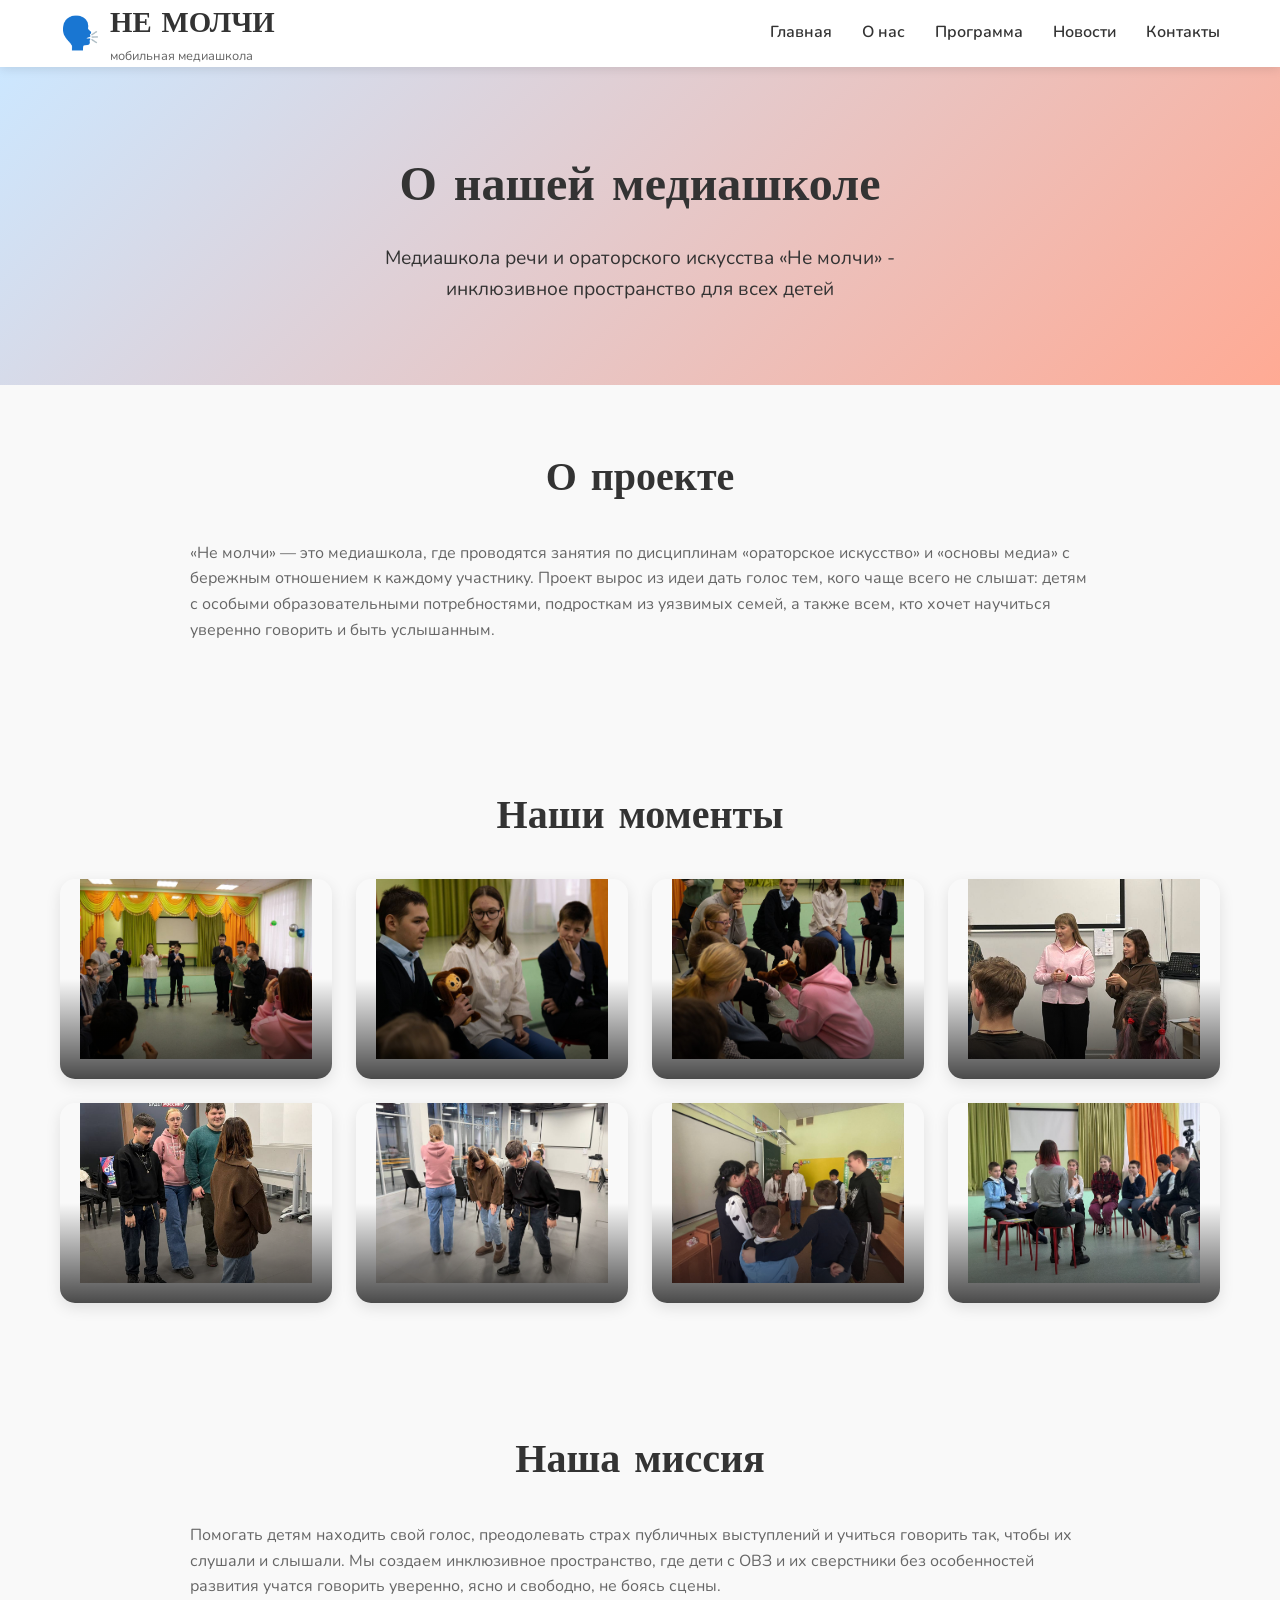
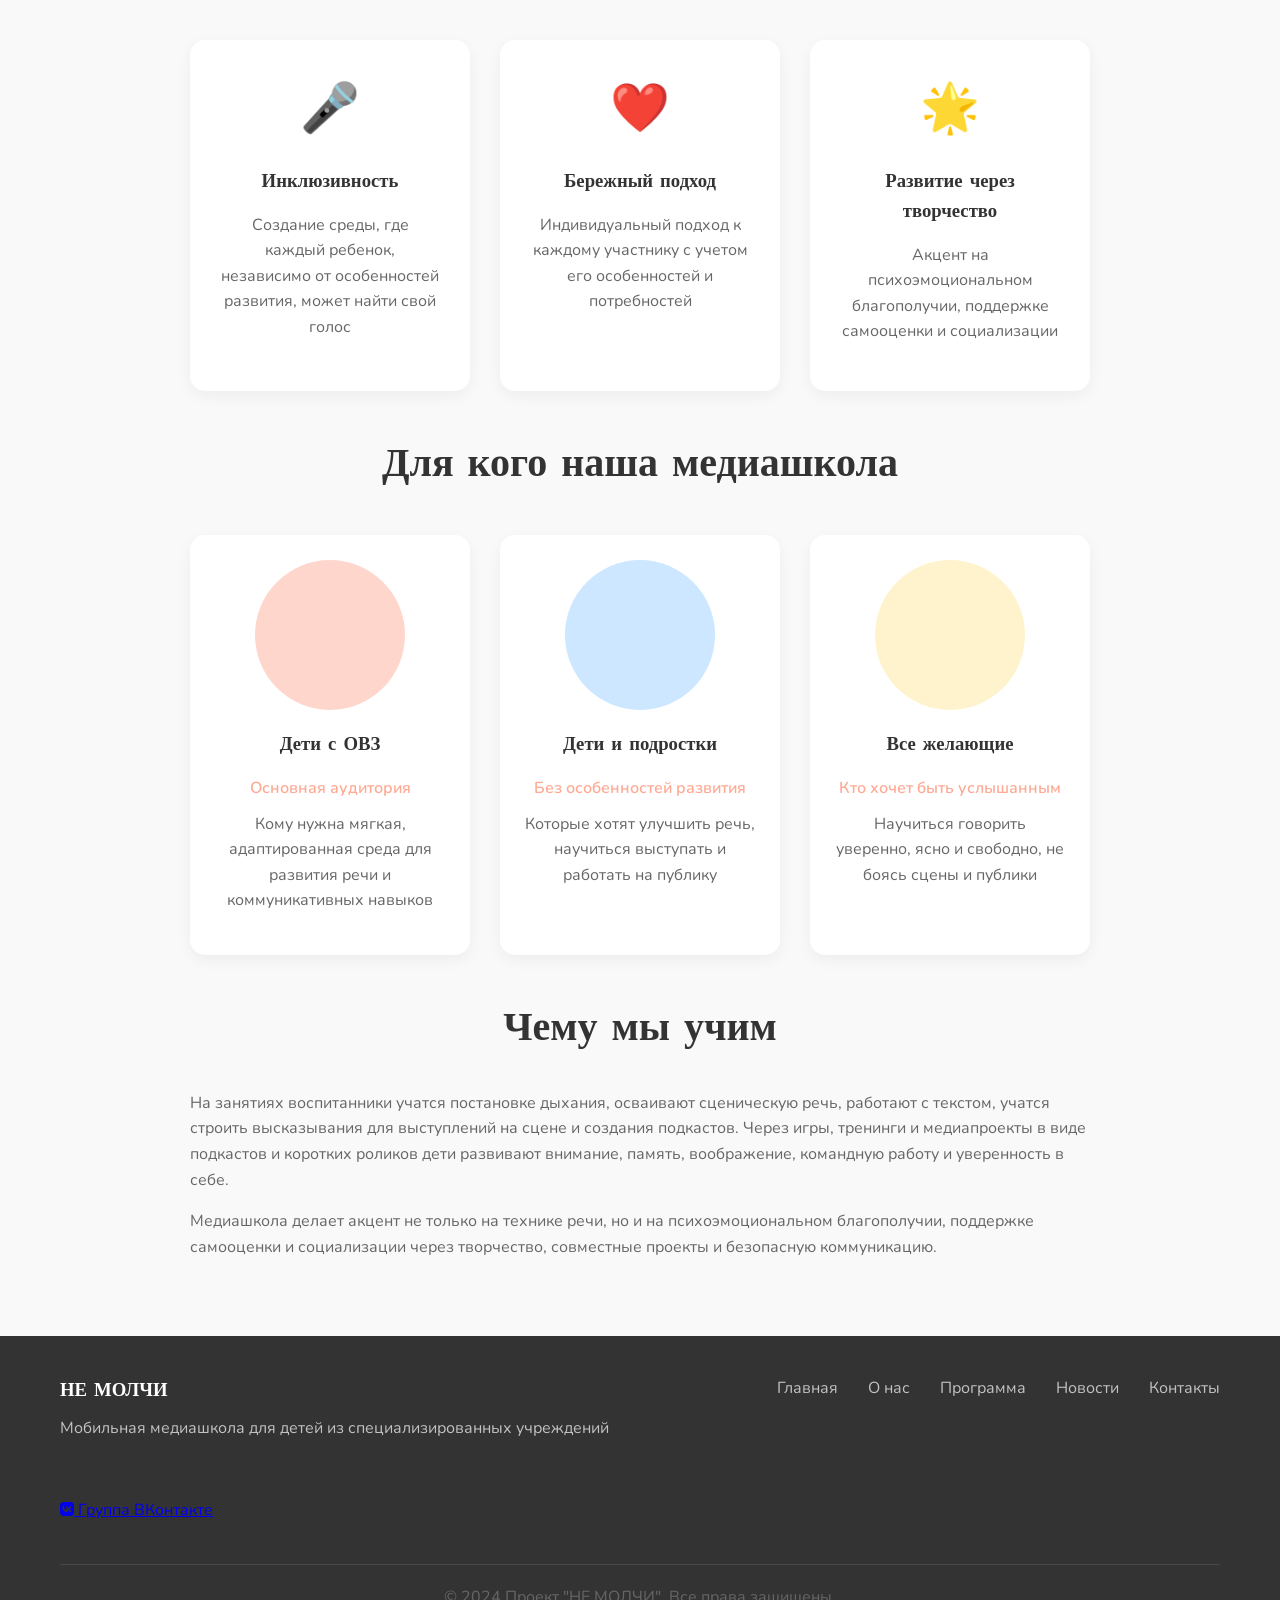
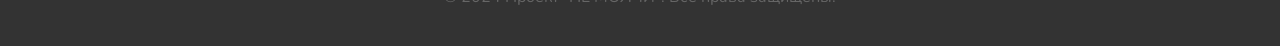
==== commit 9e468aeb: "Update mission statement in about.html" ====
--- a/about.html
+++ b/about.html
@@ -103,7 +103,7 @@
             <div class="container">
                 <div class="about-content">
                     <h2>Наша миссия</h2>
-                    <p>Помогать детям и взрослым находить свой голос, преодолевать страх публичных выступлений и учиться говорить так, чтобы их слушали и слышали. Мы создаем инклюзивное пространство, где дети с ОВЗ и их сверстники без особенностей развития учатся говорить уверенно, ясно и свободно, не боясь сцены.</p>
+                    <p>Помогать детям находить свой голос, преодолевать страх публичных выступлений и учиться говорить так, чтобы их слушали и слышали. Мы создаем инклюзивное пространство, где дети с ОВЗ и их сверстники без особенностей развития учатся говорить уверенно, ясно и свободно, не боясь сцены.</p>
                     
                     <div class="values-grid">
                         <div class="value-card">
@@ -137,12 +137,6 @@
                             <h3>Дети и подростки</h3>
                             <p class="team-role">Без особенностей развития</p>
                             <p>Которые хотят улучшить речь, научиться выступать и работать на публику</p>
-                        </div>
-                        <div class="team-card">
-                            <div class="team-photo" style="background-color: #d4edda;"></div>
-                            <h3>Взрослые</h3>
-                            <p class="team-role">Сопровождающие и педагоги</p>
-                            <p>Стремящиеся уверенно чувствовать себя в общении и во время публичных выступлений</p>
                         </div>
                         <div class="team-card">
                             <div class="team-photo" style="background-color: #fff3cd;"></div>
@@ -189,4 +183,4 @@
 
     <script src="main.js"></script>
 </body>
-</html>+</html>
